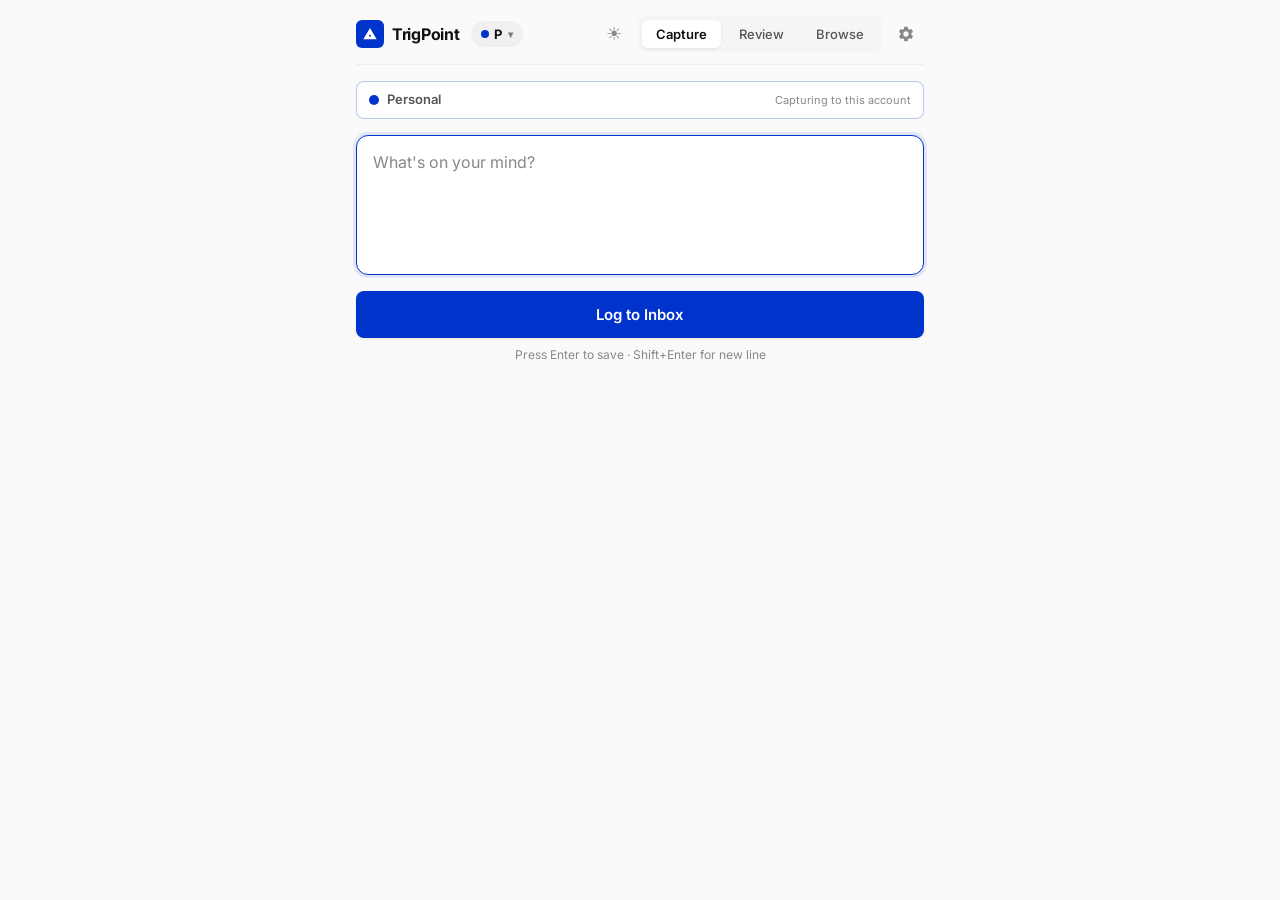
==== index.html @ 3f92aaa8 "Add files via upload" ====
<!DOCTYPE html>
<html lang="en">
<head>
<meta charset="UTF-8">
<meta name="viewport" content="width=device-width, initial-scale=1.0, maximum-scale=1.0, user-scalable=no, viewport-fit=cover">
<title>TrigPoint</title>

<!-- PWA manifest -->
<link rel="manifest" href="manifest.json">

<!-- iOS PWA -->
<meta name="apple-mobile-web-app-capable" content="yes">
<meta name="apple-mobile-web-app-status-bar-style" content="default">
<meta name="apple-mobile-web-app-title" content="TrigPoint">
<link rel="apple-touch-icon" href="icons/icon-192.png">

<!-- Android / Chrome -->
<meta name="theme-color" content="#0033CC">
<meta name="mobile-web-app-capable" content="yes">
<meta name="application-name" content="TrigPoint">

<link rel="icon" href="data:image/svg+xml,%3Csvg xmlns='http://www.w3.org/2000/svg' viewBox='0 0 100 100'%3E%3Crect width='100' height='100' rx='16' fill='%230033CC'/%3E%3Cpath d='M50 20 L75 70 L25 70 Z' fill='none' stroke='white' stroke-width='6'/%3E%3Ccircle cx='50' cy='52' r='5' fill='white'/%3E%3C/svg%3E" type="image/svg+xml">
<link rel="preconnect" href="https://fonts.googleapis.com">
<link rel="preconnect" href="https://fonts.gstatic.com" crossorigin>
<link href="https://fonts.googleapis.com/css2?family=Inter:wght@400;500;600;700&display=swap" rel="stylesheet">
<link rel="stylesheet" href="css/styles.css">
</head>
<body data-theme="light">

<div class="app">
  <header>
    <div class="header-left">
      <div class="logo">
        <div class="logo-mark">
          <svg viewBox="0 0 24 24"><path d="M12 3L22 20H2L12 3Z M12 16a1.5 1.5 0 100-3 1.5 1.5 0 000 3z"/></svg>
        </div>
        <span class="logo-text">TrigPoint</span>
      </div>
      <div class="account-selector" id="account-selector">
        <button class="account-btn" id="account-btn">
          <span class="account-dot" id="account-dot"></span>
          <span class="account-initial" id="account-initial">P</span>
          <span class="account-arrow">▾</span>
        </button>
        <div class="account-dropdown" id="account-dropdown"></div>
      </div>
    </div>
    <div class="header-right">
      <button class="icon-btn-header" id="theme-toggle" title="Toggle theme">☀</button>
      <nav class="desktop-nav" id="nav-desktop">
        <button class="active" data-view="capture">Capture</button>
        <button data-view="review">Review <span class="badge hidden" id="badge-desk">0</span></button>
        <button data-view="browse">Browse</button>
      </nav>
      <!-- Gear icon: opens settings panel -->
      <button class="icon-btn-header" id="settings-btn" title="Settings">
        <svg viewBox="0 0 24 24">
          <path d="M19.14 12.94c.04-.3.06-.61.06-.94 0-.32-.02-.64-.07-.94l2.03-1.58c.18-.14.23-.41.12-.61l-1.92-3.32c-.12-.22-.37-.29-.59-.22l-2.39.96c-.5-.38-1.03-.7-1.62-.94l-.36-2.54c-.04-.24-.24-.41-.48-.41h-3.84c-.24 0-.43.17-.47.41l-.36 2.54c-.59.24-1.13.57-1.62.94l-2.39-.96c-.22-.08-.47 0-.59.22L2.74 8.87c-.12.21-.08.47.12.61l2.03 1.58c-.05.3-.09.63-.09.94s.02.64.07.94l-2.03 1.58c-.18.14-.23.41-.12.61l1.92 3.32c.12.22.37.29.59.22l2.39-.96c.5.38 1.03.7 1.62.94l.36 2.54c.05.24.24.41.48.41h3.84c.24 0 .44-.17.47-.41l.36-2.54c.59-.24 1.13-.56 1.62-.94l2.39.96c.22.08.47 0 .59-.22l1.92-3.32c.12-.22.07-.47-.12-.61l-2.01-1.58zM12 15.6c-1.98 0-3.6-1.62-3.6-3.6s1.62-3.6 3.6-3.6 3.6 1.62 3.6 3.6-1.62 3.6-3.6 3.6z"/>
        </svg>
      </button>
    </div>
  </header>

  <main>
    <!-- CAPTURE -->
    <section id="view-capture" class="capture-view">
      <!-- Account indicator: shows which account you're capturing into -->
      <div class="capture-account-indicator" id="capture-account-indicator">
        <span class="indicator-dot account-dot" id="indicator-dot"></span>
        <span class="indicator-label" id="indicator-label">Personal</span>
        <span class="indicator-hint">Capturing to this account</span>
      </div>
      <textarea class="capture-input" id="capture-input" placeholder="What's on your mind?"></textarea>
      <button class="capture-btn" id="capture-btn">Log to Inbox</button>
      <p class="capture-hint">Press Enter to save · Shift+Enter for new line</p>
    </section>

    <!-- REVIEW -->
    <section id="view-review" class="hidden">
      <div class="view-header">
        <h2 class="view-title">Review</h2>
        <span class="view-count" id="review-count">0 items</span>
      </div>
      <!-- Cross-account inbox notice -->
      <div class="cross-account-notice hidden" id="cross-account-notice">
        <svg viewBox="0 0 24 24"><path d="M12 2C6.48 2 2 6.48 2 12s4.48 10 10 10 10-4.48 10-10S17.52 2 12 2zm1 15h-2v-2h2v2zm0-4h-2V7h2v6z"/></svg>
        <span class="cross-account-text"></span>
        <span style="margin-left:auto;font-size:11px;opacity:0.7;">Switch →</span>
      </div>
      <div id="review-list"></div>
    </section>

    <!-- BROWSE (formerly Retrieve) -->
    <section id="view-browse" class="hidden">
      <div class="search-bar">
        <div class="search-wrap" id="search-wrap">
          <input type="text" class="search-input" id="search-input" placeholder="Search…">
          <button class="search-clear" id="search-clear">×</button>
        </div>
        <select class="sort-select" id="sort-select">
          <option value="newest">Newest</option>
          <option value="oldest">Oldest</option>
        </select>
      </div>
      <div class="all-accounts-bar" id="all-accounts-bar">
        <button class="all-toggle" id="all-accounts-toggle">
          <span class="all-toggle-dot"></span>
          All accounts
        </button>
        <span class="all-accounts-label" id="all-accounts-label"></span>
      </div>
      <div class="filter-bar" id="filter-bar">
        <button class="filter-btn active" data-cat="all">All</button>
      </div>
      <div id="browse-list"></div>
    </section>
  </main>
</div>

<!-- MOBILE NAV -->
<nav class="mobile-nav" id="nav-mobile">
  <button class="active" data-view="capture">
    <svg viewBox="0 0 24 24"><path d="M12 2C6.48 2 2 6.48 2 12s4.48 10 10 10 10-4.48 10-10S17.52 2 12 2zm5 11h-4v4h-2v-4H7v-2h4V7h2v4h4v2z"/></svg>
    Capture
  </button>
  <button data-view="review">
    <span class="badge hidden" id="badge-mob" style="top:0;right:8px;box-shadow:none;">0</span>
    <svg viewBox="0 0 24 24"><path d="M19 3H5c-1.1 0-2 .9-2 2v14c0 1.1.9 2 2 2h14c1.1 0 2-.9 2-2V5c0-1.1-.9-2-2-2zm-5 14H7v-2h7v2zm3-4H7v-2h10v2zm0-4H7V7h10v2z"/></svg>
    Review
  </button>
  <button data-view="browse">
    <svg viewBox="0 0 24 24"><path d="M15.5 14h-.79l-.28-.27C15.41 12.59 16 11.11 16 9.5 16 5.91 13.09 3 9.5 3S3 5.91 3 9.5 5.91 16 9.5 16c1.61 0 3.09-.59 4.23-1.57l.27.28v.79l5 4.99L20.49 19l-4.99-5zm-6 0C7.01 14 5 11.99 5 9.5S7.01 5 9.5 5 14 7.01 14 9.5 11.99 14 9.5 14z"/></svg>
    Browse
  </button>
</nav>

<!-- TOAST -->
<div class="toast" id="toast"><span id="toast-text">Saved</span><button id="undo-btn" class="hidden">Undo</button></div>

<!-- SETTINGS PANEL -->
<div class="settings-panel-overlay" id="settings-panel-overlay">
  <div class="settings-panel">
    <div class="settings-panel-header">
      <span class="settings-panel-title">Settings</span>
      <button class="settings-panel-close" id="settings-panel-close">×</button>
    </div>

    <!-- Sync status -->
    <div class="settings-group">
      <div class="settings-group-label">Sync</div>
      <div class="sync-row">
        <div class="sync-status">
          <span class="sync-dot" id="sync-dot"></span>
          <span class="sync-label" id="sync-label">Offline</span>
        </div>
        <button class="subtle-btn" id="sync-btn">Sync now</button>
        <button class="subtle-btn" id="cloud-btn">Cloud config</button>
      </div>
      <div class="stats-text" id="stats-text"></div>
    </div>

    <!-- Preferences -->
    <div class="settings-group">
      <div class="settings-group-label">Preferences</div>
      <div class="settings-row">
        <button class="subtle-btn" id="categories-btn">Categories</button>
        <button class="subtle-btn" id="colours-btn">Account colours</button>
        <button class="subtle-btn" id="digest-btn">Send digest</button>
      </div>
    </div>

    <!-- Data -->
    <div class="settings-group">
      <div class="settings-group-label">Data</div>
      <div class="settings-row">
        <button class="subtle-btn" id="export-btn">Backup</button>
        <button class="subtle-btn" id="import-btn">Restore</button>
        <button class="subtle-btn" id="trash-btn">
          View Trash <span id="trash-count" class="hidden" style="background:var(--danger-bg);color:var(--danger);border-radius:8px;padding:1px 6px;font-size:11px;font-weight:700;margin-left:4px;"></span>
        </button>
        <button class="subtle-btn danger hidden" id="purge-btn">Purge Trash</button>
        <button class="subtle-btn danger" id="reset-btn">Reset app</button>
      </div>
    </div>
  </div>
</div>

<!-- COLOUR PROMPT MODAL -->
<div class="modal-overlay" id="colour-prompt-overlay">
  <div class="modal">
    <h3>Set Account Colours</h3>
    <p>Some accounts are using the default grey. Give each one a colour — you can change these any time in Settings.</p>
    <div id="colour-prompt-list"></div>
    <div class="modal-actions">
      <button class="modal-btn primary" id="colour-prompt-save">Save Colours</button>
    </div>
  </div>
</div>

<!-- GENERAL MODAL -->
<div class="modal-overlay" id="modal-overlay">
  <div class="modal">
    <h3 id="modal-title">Confirm</h3>
    <p id="modal-body">Are you sure?</p>
    <div id="modal-content"></div>
    <div class="modal-actions">
      <button class="modal-btn" id="modal-cancel">Cancel</button>
      <button class="modal-btn primary" id="modal-confirm">Confirm</button>
    </div>
  </div>
</div>

<input type="file" id="import-file" accept=".json" style="display:none">

<script src="js/app.js"></script>
<script>
  // Register service worker for PWA / offline support
  if ('serviceWorker' in navigator) {
    window.addEventListener('load', () => {
      navigator.serviceWorker.register('/sw.js').catch(() => {});
    });
  }
</script>
</body>
</html>
---- css/styles.css ----
/* ═══════════════════════════════════════════════════════════
   TRIGPOINT — styles.css
   ═══════════════════════════════════════════════════════════ */

:root, [data-theme="light"] {
  --bg: #FAFAFA; --bg-surface: #FFFFFF; --bg-elevated: #FFFFFF; --bg-hover: #F0F0F0; --bg-nav: #F5F5F5;
  --border: #E0E0E0; --border-subtle: #EEEEEE;
  --text: #111111; --text-secondary: #555555; --text-muted: #888888;
  --accent: #0033CC; --accent-hover: #0028A3; --accent-glow: rgba(0,51,204,0.1);
  --cat-note: #0033CC; --cat-note-bg: rgba(0,51,204,0.08);
  --cat-task: #00875A; --cat-task-bg: rgba(0,135,90,0.08);
  --cat-news: #6554C0; --cat-news-bg: rgba(101,84,192,0.08);
  --cat-opp: #FF8B00; --cat-opp-bg: rgba(255,139,0,0.08);
  --dcat-0: #0033CC; --dcat-0-bg: rgba(0,51,204,0.08);
  --dcat-1: #00875A; --dcat-1-bg: rgba(0,135,90,0.08);
  --dcat-2: #6554C0; --dcat-2-bg: rgba(101,84,192,0.08);
  --dcat-3: #FF8B00; --dcat-3-bg: rgba(255,139,0,0.08);
  --dcat-4: #DE350B; --dcat-4-bg: rgba(222,53,11,0.08);
  --dcat-5: #00A3BF; --dcat-5-bg: rgba(0,163,191,0.08);
  --danger: #DE350B; --danger-bg: rgba(222,53,11,0.08);
  --success: #00875A; --success-bg: rgba(0,135,90,0.1);
  --toast-bg: #111111; --toast-text: #FFFFFF;
  --modal-overlay: rgba(0,0,0,0.5);
  --shadow-sm: 0 1px 3px rgba(0,0,0,0.08); --shadow-md: 0 4px 12px rgba(0,0,0,0.1); --shadow-lg: 0 8px 24px rgba(0,0,0,0.12);
  --nav-height: 56px;
}

[data-theme="dark"] {
  --bg: #0D0D0D; --bg-surface: #1A1A1A; --bg-elevated: #222222; --bg-hover: #2A2A2A; --bg-nav: #151515;
  --border: #333333; --border-subtle: #2A2A2A;
  --text: #F0F0F0; --text-secondary: #AAAAAA; --text-muted: #666666;
  --accent: #4D7CFF; --accent-hover: #6B93FF; --accent-glow: rgba(77,124,255,0.15);
  --cat-note: #4D7CFF; --cat-note-bg: rgba(77,124,255,0.12);
  --cat-task: #36B37E; --cat-task-bg: rgba(54,179,126,0.12);
  --cat-news: #998DD9; --cat-news-bg: rgba(153,141,217,0.12);
  --cat-opp: #FFAB00; --cat-opp-bg: rgba(255,171,0,0.12);
  --dcat-0: #4D7CFF; --dcat-0-bg: rgba(77,124,255,0.12);
  --dcat-1: #36B37E; --dcat-1-bg: rgba(54,179,126,0.12);
  --dcat-2: #998DD9; --dcat-2-bg: rgba(153,141,217,0.12);
  --dcat-3: #FFAB00; --dcat-3-bg: rgba(255,171,0,0.12);
  --dcat-4: #FF5630; --dcat-4-bg: rgba(255,86,48,0.12);
  --dcat-5: #00B8D9; --dcat-5-bg: rgba(0,184,217,0.12);
  --danger: #FF5630; --danger-bg: rgba(255,86,48,0.12);
  --success: #36B37E; --success-bg: rgba(54,179,126,0.15);
  --toast-bg: #F0F0F0; --toast-text: #111111;
  --modal-overlay: rgba(0,0,0,0.7);
  --shadow-sm: 0 1px 3px rgba(0,0,0,0.3); --shadow-md: 0 4px 12px rgba(0,0,0,0.4); --shadow-lg: 0 8px 24px rgba(0,0,0,0.5);
}

:root {
  --radius: 8px; --radius-lg: 12px; --transition: 150ms ease;
  --font: 'Inter', -apple-system, BlinkMacSystemFont, sans-serif;
  --mono: 'SF Mono', 'Monaco', 'Consolas', monospace;
}

* { margin: 0; padding: 0; box-sizing: border-box; }

body {
  font-family: var(--font); background: var(--bg); color: var(--text);
  min-height: 100vh; line-height: 1.5; -webkit-font-smoothing: antialiased;
  transition: background 200ms ease, color 200ms ease;
  padding-bottom: calc(var(--nav-height) + env(safe-area-inset-bottom) + 20px);
}

.app { max-width: 600px; margin: 0 auto; padding: 0 16px; }

/* ═══ HEADER ═══ */
header {
  padding: 16px 0 12px; display: flex; align-items: center; justify-content: space-between;
  position: sticky; top: 0; background: var(--bg); z-index: 100;
  border-bottom: 1px solid var(--border-subtle);
}
.header-left { display: flex; align-items: center; gap: 12px; }
.logo { display: flex; align-items: center; gap: 8px; }
.logo-mark {
  width: 28px; height: 28px; background: var(--accent); border-radius: 6px;
  display: flex; align-items: center; justify-content: center;
}
.logo-mark svg { width: 16px; height: 16px; fill: white; }
.logo-text { font-size: 16px; font-weight: 700; letter-spacing: -0.3px; }

/* Account Selector */
.account-selector { position: relative; }
.account-btn {
  display: flex; align-items: center; gap: 5px; padding: 5px 10px;
  background: var(--bg-hover); border: none; border-radius: 100px;
  font-family: var(--font); font-size: 13px; font-weight: 700;
  color: var(--text); cursor: pointer; transition: all var(--transition);
  min-width: 0;
}
.account-btn:hover { background: var(--border); }
.account-dot { width: 8px; height: 8px; border-radius: 50%; flex: 0 0 auto; }
.account-initial { font-size: 13px; font-weight: 700; letter-spacing: -0.2px; }
.account-arrow { font-size: 10px; opacity: 0.5; margin-left: 1px; }
.account-dropdown {
  position: absolute; top: calc(100% + 6px); left: 0; min-width: 200px;
  background: var(--bg-elevated); border: 1px solid var(--border);
  border-radius: var(--radius); box-shadow: var(--shadow-lg); z-index: 200;
  display: none; overflow: hidden;
}
.account-dropdown.open { display: block; animation: slideDown 0.15s ease; }
@keyframes slideDown { from { opacity: 0; transform: translateY(-4px); } to { opacity: 1; transform: translateY(0); } }
.account-option {
  padding: 10px 14px; font-size: 14px; cursor: pointer;
  display: flex; align-items: center; justify-content: space-between;
  color: var(--text); transition: background var(--transition);
  border-bottom: 1px solid var(--border-subtle);
}
.account-option:last-child { border-bottom: none; }
.account-option:hover { background: var(--bg-hover); }
.account-option.active { color: var(--accent); font-weight: 600; }
.account-option-left { display: flex; align-items: center; gap: 8px; flex: 1; min-width: 0; }
.account-option-name { flex: 1; min-width: 0; overflow: hidden; text-overflow: ellipsis; white-space: nowrap; }
.account-option-count {
  font-size: 11px; font-family: var(--mono); color: var(--text-muted);
  background: var(--bg-hover); border-radius: 10px;
  padding: 1px 6px; margin-left: 6px; flex: 0 0 auto;
}
.account-option.active .account-option-count { background: var(--accent-glow); color: var(--accent); }
.account-remove { opacity: 0.4; font-size: 18px; padding: 0 4px; flex: 0 0 auto; margin-left: 4px; }
.account-remove:hover { opacity: 1; color: var(--danger); }
.account-add { padding: 10px 14px; font-size: 13px; color: var(--accent); font-weight: 600; cursor: pointer; }
.account-add:hover { background: var(--bg-hover); }

.header-right { display: flex; align-items: center; gap: 6px; }
.icon-btn-header {
  width: 36px; height: 36px; border-radius: 50%; border: none;
  background: transparent; color: var(--text-muted); cursor: pointer;
  display: flex; align-items: center; justify-content: center;
  font-size: 18px; transition: all var(--transition);
}
.icon-btn-header:hover { background: var(--bg-hover); color: var(--text); }
.icon-btn-header svg { width: 18px; height: 18px; fill: currentColor; }

/* Desktop Nav */
nav.desktop-nav {
  display: flex; gap: 4px; background: var(--bg-nav);
  padding: 4px; border-radius: var(--radius);
}
nav.desktop-nav button {
  font-family: var(--font); font-size: 13px; font-weight: 500;
  padding: 6px 14px; border: none; background: transparent;
  color: var(--text-secondary); border-radius: 6px; cursor: pointer;
  transition: all var(--transition); position: relative;
}
nav.desktop-nav button:hover { color: var(--text); }
nav.desktop-nav button.active {
  background: var(--bg-surface); color: var(--text);
  font-weight: 600; box-shadow: var(--shadow-sm);
}
.badge {
  position: absolute; top: -4px; right: -4px;
  background: var(--accent); color: white;
  font-size: 10px; font-weight: 700; min-width: 18px; height: 18px;
  border-radius: 9px; display: flex; align-items: center; justify-content: center;
  padding: 0 5px; box-shadow: 0 0 0 2px var(--bg-nav);
}

/* Mobile Nav */
nav.mobile-nav {
  display: none; position: fixed; bottom: 0; left: 0; right: 0;
  background: var(--bg-surface); border-top: 1px solid var(--border);
  padding: 6px 16px calc(6px + env(safe-area-inset-bottom));
  justify-content: space-around; z-index: 400; box-shadow: var(--shadow-md);
}
nav.mobile-nav button {
  background: none; border: none; display: flex; flex-direction: column;
  align-items: center; gap: 3px; color: var(--text-muted);
  font-size: 10px; font-weight: 500; padding: 6px 12px;
  position: relative; cursor: pointer;
}
nav.mobile-nav button.active { color: var(--accent); }
nav.mobile-nav button svg { width: 22px; height: 22px; fill: currentColor; }

main { padding: 16px 0; min-height: 60vh; }

/* ═══ CAPTURE VIEW ═══ */
.capture-view { display: flex; flex-direction: column; gap: 16px; }

/* Account indicator strip above textarea */
.capture-account-indicator {
  display: flex; align-items: center; gap: 8px;
  padding: 8px 12px; border-radius: var(--radius);
  background: var(--bg-surface); border: 1px solid var(--border);
  font-size: 13px; color: var(--text-secondary);
  transition: border-color 200ms ease;
}
.capture-account-indicator .indicator-dot {
  width: 10px; height: 10px; border-radius: 50%; flex: 0 0 auto;
}
.capture-account-indicator .indicator-label {
  font-weight: 600; flex: 1;
}
.capture-account-indicator .indicator-hint {
  font-size: 11px; color: var(--text-muted);
}

.capture-input {
  width: 100%; min-height: 140px; padding: 16px;
  background: var(--bg-surface); border: 1px solid var(--border);
  border-radius: var(--radius-lg); font-family: var(--font); font-size: 16px;
  color: var(--text); resize: none; outline: none;
  transition: all var(--transition); box-shadow: var(--shadow-sm);
}
.capture-input::placeholder { color: var(--text-muted); }
.capture-input:focus { border-color: var(--accent); box-shadow: 0 0 0 3px var(--accent-glow); }

.capture-btn {
  width: 100%; padding: 14px; background: var(--accent); color: white;
  border: none; border-radius: var(--radius); font-family: var(--font);
  font-size: 15px; font-weight: 600; cursor: pointer;
  transition: all var(--transition); box-shadow: var(--shadow-sm);
}
.capture-btn:hover { background: var(--accent-hover); }
.capture-btn:active { transform: scale(0.98); }
.capture-hint {
  text-align: center; font-size: 12px; color: var(--text-muted); margin-top: -8px;
}

/* ═══ REVIEW VIEW ═══ */
.view-header {
  display: flex; align-items: center; justify-content: space-between;
  margin-bottom: 16px;
}
.view-title { font-size: 20px; font-weight: 700; letter-spacing: -0.3px; }
.view-count { font-size: 13px; color: var(--text-muted); }

/* Cross-account inbox badge */
.cross-account-notice {
  display: flex; align-items: center; gap: 8px; padding: 8px 12px;
  background: var(--accent-glow); border: 1px solid var(--accent);
  border-radius: var(--radius); margin-bottom: 16px;
  font-size: 12px; color: var(--accent); font-weight: 500;
  cursor: pointer; transition: background var(--transition);
}
.cross-account-notice:hover { background: rgba(0,51,204,0.15); }
.cross-account-notice svg { width: 14px; height: 14px; fill: currentColor; flex: 0 0 auto; }

.empty-state {
  text-align: center; padding: 60px 20px; color: var(--text-muted);
}
.empty-icon { font-size: 48px; margin-bottom: 12px; opacity: 0.3; }
.empty-title { font-size: 16px; font-weight: 600; color: var(--text-secondary); margin-bottom: 4px; }

/* ═══ CARDS ═══ */
.card {
  background: var(--bg-surface); border: 1px solid var(--border-subtle);
  border-radius: var(--radius); padding: 14px; margin-bottom: 10px;
  box-shadow: var(--shadow-sm); transition: box-shadow var(--transition), transform var(--transition);
  animation: cardIn 0.2s ease;
  position: relative; overflow: hidden; touch-action: pan-y;
}
@keyframes cardIn { from { opacity: 0; transform: translateY(6px); } to { opacity: 1; transform: translateY(0); } }
.card:hover { box-shadow: var(--shadow-md); }
.card.focused { border-color: var(--accent); box-shadow: 0 0 0 2px var(--accent-glow); }

/* Swipe delete reveal */
.card-swipe-delete {
  position: absolute; right: 0; top: 0; bottom: 0;
  width: 80px; background: var(--danger);
  display: flex; align-items: center; justify-content: center;
  color: white; font-size: 12px; font-weight: 700; gap: 4px;
  flex-direction: column; opacity: 0; transition: opacity 0.15s ease;
  border-radius: 0 var(--radius) var(--radius) 0;
  pointer-events: none;
}
.card-swipe-delete svg { width: 18px; height: 18px; fill: currentColor; }
.card.swiping .card-swipe-delete { opacity: 1; pointer-events: auto; }
.card-inner {
  position: relative; background: var(--bg-surface);
  border-radius: calc(var(--radius) - 1px); transition: transform 0.15s ease;
  will-change: transform;
}

.card-text {
  font-size: 15px; line-height: 1.6; margin-bottom: 12px;
  white-space: pre-wrap; word-break: break-word;
}
.card-text-edit {
  width: 100%; font-family: var(--font); font-size: 15px; line-height: 1.6;
  background: transparent; border: none; resize: none; color: var(--text);
  padding: 0; margin-bottom: 12px; outline: none; min-height: 24px;
}

/* Review: category buttons with confirm step */
.cat-buttons { display: flex; gap: 6px; flex-wrap: wrap; margin-bottom: 12px; }
.cat-btn {
  flex: 1; min-width: 70px; padding: 8px 12px; font-family: var(--font);
  font-size: 12px; font-weight: 600; text-transform: uppercase; letter-spacing: 0.02em;
  border: 1px solid var(--border); background: transparent;
  border-radius: 6px; cursor: pointer; color: var(--text-muted);
  transition: all var(--transition);
}
.cat-btn:hover { background: var(--bg-hover); color: var(--text-secondary); }
.cat-btn.selected { border-color: transparent; }
.cat-btn[data-cat="note"].selected { background: var(--cat-note-bg); color: var(--cat-note); }
.cat-btn[data-cat="task"].selected { background: var(--cat-task-bg); color: var(--cat-task); }
.cat-btn[data-cat="news"].selected { background: var(--cat-news-bg); color: var(--cat-news); }
.cat-btn[data-cat="opp"].selected { background: var(--cat-opp-bg); color: var(--cat-opp); }

/* File confirm button — appears after category selected */
.file-confirm-row {
  display: none; gap: 8px; margin-bottom: 12px; align-items: center;
}
.file-confirm-row.visible { display: flex; }
.file-confirm-btn {
  flex: 1; padding: 10px 16px; border: none; border-radius: 6px;
  font-family: var(--font); font-size: 13px; font-weight: 700;
  background: var(--accent); color: white; cursor: pointer;
  transition: all var(--transition); letter-spacing: 0.02em;
}
.file-confirm-btn:hover { background: var(--accent-hover); transform: scale(1.01); }
.file-confirm-btn:active { transform: scale(0.98); }
.file-cancel-btn {
  padding: 10px 14px; border: 1px solid var(--border); border-radius: 6px;
  font-family: var(--font); font-size: 13px; font-weight: 500;
  background: transparent; color: var(--text-muted); cursor: pointer;
  transition: all var(--transition);
}
.file-cancel-btn:hover { background: var(--bg-hover); color: var(--text); }

.card-footer {
  display: flex; align-items: center; justify-content: space-between;
  padding-top: 8px; border-top: 1px solid var(--border-subtle);
}
.card-meta { font-size: 12px; color: var(--text-muted); }
.card-actions { display: flex; gap: 4px; }
.action-btn {
  width: 28px; height: 28px; display: flex; align-items: center; justify-content: center;
  border: none; background: transparent; color: var(--text-muted);
  border-radius: 4px; cursor: pointer; transition: all var(--transition);
}
.action-btn:hover { background: var(--bg-hover); color: var(--text); }
.action-btn.delete:hover { background: var(--danger-bg); color: var(--danger); }
.action-btn svg { width: 16px; height: 16px; fill: currentColor; }

/* ═══ BROWSE VIEW (formerly Retrieve) ═══ */
.search-bar { display: flex; gap: 8px; margin-bottom: 16px; }
.search-wrap { flex: 1; position: relative; }
.search-input {
  width: 100%; padding: 10px 36px 10px 14px;
  background: var(--bg-surface); border: 1px solid var(--border);
  border-radius: var(--radius); font-family: var(--font); font-size: 14px;
  color: var(--text); outline: none; transition: all var(--transition);
}
.search-input:focus { border-color: var(--accent); box-shadow: 0 0 0 2px var(--accent-glow); }
.search-clear {
  position: absolute; right: 8px; top: 50%; transform: translateY(-50%);
  width: 20px; height: 20px; border-radius: 50%; border: none;
  background: var(--bg-hover); color: var(--text-muted);
  cursor: pointer; font-size: 12px; display: none;
  align-items: center; justify-content: center;
}
.search-wrap.has-value .search-clear { display: flex; }
.sort-select {
  padding: 10px 12px; background: var(--bg-surface); border: 1px solid var(--border);
  border-radius: var(--radius); font-family: var(--font); font-size: 13px;
  color: var(--text); cursor: pointer; outline: none;
}

.filter-bar {
  display: flex; gap: 6px; overflow-x: auto; padding-bottom: 8px;
  margin-bottom: 16px; -webkit-overflow-scrolling: touch;
}
.filter-bar::-webkit-scrollbar { display: none; }
.filter-btn {
  flex: 0 0 auto; padding: 6px 14px; font-family: var(--font);
  font-size: 13px; font-weight: 500; border: 1px solid var(--border);
  background: var(--bg-surface); border-radius: 100px;
  color: var(--text-secondary); cursor: pointer; white-space: nowrap;
  transition: all var(--transition);
}
.filter-btn:hover { background: var(--bg-hover); }
.filter-btn.active { background: var(--text); color: var(--bg); border-color: var(--text); }
.filter-btn[data-cat="note"].active { background: var(--cat-note-bg); color: var(--cat-note); border-color: transparent; }
.filter-btn[data-cat="task"].active { background: var(--cat-task-bg); color: var(--cat-task); border-color: transparent; }
.filter-btn[data-cat="news"].active { background: var(--cat-news-bg); color: var(--cat-news); border-color: transparent; }
.filter-btn[data-cat="opp"].active { background: var(--cat-opp-bg); color: var(--cat-opp); border-color: transparent; }

.date-label {
  font-size: 12px; font-weight: 600; color: var(--text-secondary);
  padding: 16px 0 8px; text-transform: uppercase; letter-spacing: 0.05em;
  position: sticky; top: 60px; background: var(--bg); z-index: 10;
}

.cat-badge {
  display: inline-block; font-size: 10px; font-weight: 700;
  text-transform: uppercase; letter-spacing: 0.03em;
  padding: 2px 6px; border-radius: 4px; margin-right: 8px;
}
.cat-badge.note { background: var(--cat-note-bg); color: var(--cat-note); }
.cat-badge.task { background: var(--cat-task-bg); color: var(--cat-task); }
.cat-badge.news { background: var(--cat-news-bg); color: var(--cat-news); }
.cat-badge.opp { background: var(--cat-opp-bg); color: var(--cat-opp); }
.cat-badge.uncategorised { background: var(--bg-hover); color: var(--text-muted); }

/* ═══ SETTINGS PANEL (gear icon slideout) ═══ */
.settings-panel-overlay {
  position: fixed; inset: 0; background: var(--modal-overlay);
  backdrop-filter: blur(4px); z-index: 450;
  display: none; align-items: flex-end; justify-content: center;
}
.settings-panel-overlay.open { display: flex; }

.settings-panel {
  background: var(--bg-elevated); border: 1px solid var(--border);
  border-radius: var(--radius-lg) var(--radius-lg) 0 0;
  padding: 20px 20px calc(20px + env(safe-area-inset-bottom));
  width: 100%; max-width: 600px;
  animation: slideUp 0.2s ease;
}
@keyframes slideUp { from { transform: translateY(20px); opacity: 0; } to { transform: translateY(0); opacity: 1; } }

.settings-panel-header {
  display: flex; align-items: center; justify-content: space-between;
  margin-bottom: 20px;
}
.settings-panel-title { font-size: 17px; font-weight: 700; }
.settings-panel-close {
  width: 32px; height: 32px; border-radius: 50%; border: none;
  background: var(--bg-hover); color: var(--text-muted);
  cursor: pointer; font-size: 18px; display: flex; align-items: center; justify-content: center;
  transition: all var(--transition);
}
.settings-panel-close:hover { background: var(--border); color: var(--text); }

.settings-group { margin-bottom: 20px; }
.settings-group-label {
  font-size: 10px; font-weight: 700; text-transform: uppercase; letter-spacing: 0.08em;
  color: var(--text-muted); margin-bottom: 8px; padding-left: 2px;
}
.settings-row {
  display: flex; align-items: center; gap: 8px; flex-wrap: wrap;
}

/* Sync row at top of settings panel */
.sync-row {
  display: flex; align-items: center; gap: 10px;
  padding: 12px; background: var(--bg-surface); border: 1px solid var(--border);
  border-radius: var(--radius); margin-bottom: 8px;
}
.sync-status { display: flex; align-items: center; gap: 6px; flex: 1; }
.sync-dot { width: 6px; height: 6px; border-radius: 50%; background: var(--text-muted); }
.sync-dot.online { background: var(--success); }
.sync-dot.syncing { background: var(--accent); animation: pulse 1s infinite; }
.sync-dot.error { background: var(--danger); }
@keyframes pulse { 0%, 100% { opacity: 1; } 50% { opacity: 0.4; } }
.sync-label { font-size: 13px; color: var(--text-secondary); }
.stats-text { font-family: var(--mono); font-size: 11px; color: var(--text-muted); }

.subtle-btn {
  padding: 8px 12px; font-family: var(--font); font-size: 12px; font-weight: 500;
  background: transparent; border: 1px solid var(--border);
  border-radius: 6px; color: var(--text-secondary); cursor: pointer;
  transition: all var(--transition);
}
.subtle-btn:hover { background: var(--bg-hover); color: var(--text); }
.subtle-btn.danger { color: var(--danger); border-color: var(--danger-bg); }
.subtle-btn.danger:hover { background: var(--danger-bg); }

/* ═══ MODAL ═══ */
.modal-overlay {
  position: fixed; inset: 0; background: var(--modal-overlay);
  backdrop-filter: blur(4px); z-index: 500;
  display: none; align-items: center; justify-content: center; padding: 20px;
}
.modal-overlay.open { display: flex; }
.modal {
  background: var(--bg-elevated); border: 1px solid var(--border);
  border-radius: var(--radius-lg); padding: 24px;
  max-width: 400px; width: 100%; box-shadow: var(--shadow-lg);
}
.modal h3 { font-size: 18px; font-weight: 700; margin-bottom: 8px; }
.modal p { font-size: 14px; color: var(--text-secondary); margin-bottom: 16px; line-height: 1.5; }
.modal-input {
  width: 100%; padding: 12px; margin-bottom: 12px;
  border: 1px solid var(--border); border-radius: var(--radius);
  font-family: var(--font); font-size: 14px; color: var(--text);
  background: var(--bg-surface); outline: none;
}
.modal-input:focus { border-color: var(--accent); }
.modal-label { font-size: 12px; font-weight: 600; color: var(--text-secondary); display: block; margin-bottom: 4px; }
.modal-actions { display: flex; gap: 10px; justify-content: flex-end; margin-top: 20px; }
.modal-btn {
  padding: 10px 20px; font-family: var(--font); font-size: 14px; font-weight: 600;
  border-radius: var(--radius); cursor: pointer; border: 1px solid var(--border);
  background: transparent; color: var(--text-secondary); transition: all var(--transition);
}
.modal-btn:hover { background: var(--bg-hover); }
.modal-btn.primary { background: var(--accent); color: white; border-color: var(--accent); }
.modal-btn.primary:hover { background: var(--accent-hover); }
.modal-btn.danger { background: var(--danger); color: white; border-color: var(--danger); }

/* ═══ TOAST ═══ */
.toast {
  position: fixed; bottom: 80px; left: 50%; transform: translateX(-50%) translateY(20px);
  background: var(--toast-bg); color: var(--toast-text);
  padding: 12px 20px; border-radius: 100px; font-size: 14px; font-weight: 500;
  display: flex; align-items: center; gap: 10px;
  opacity: 0; transition: all 0.3s ease; z-index: 600;
  box-shadow: var(--shadow-lg); pointer-events: none;
}
.toast.show { opacity: 1; transform: translateX(-50%) translateY(0); pointer-events: auto; }
.toast button {
  background: none; border: none; color: inherit; font-weight: 700;
  cursor: pointer; text-decoration: underline;
}

/* ═══ ALL ACCOUNTS TOGGLE ═══ */
.all-accounts-bar {
  display: none; margin-bottom: 12px; padding: 8px 12px;
  background: var(--bg-surface); border: 1px solid var(--border);
  border-radius: var(--radius); align-items: center; justify-content: space-between;
}
.all-accounts-bar.visible { display: flex; }
.all-toggle {
  display: flex; align-items: center; gap: 8px; cursor: pointer;
  font-size: 13px; font-weight: 500; color: var(--text-secondary);
  background: none; border: none; font-family: var(--font); padding: 0;
}
.all-toggle.active { color: var(--accent); font-weight: 600; }
.all-toggle-dot {
  width: 32px; height: 18px; border-radius: 9px; background: var(--border);
  position: relative; transition: background var(--transition); flex: 0 0 auto;
}
.all-toggle.active .all-toggle-dot { background: var(--accent); }
.all-toggle-dot::after {
  content: ''; position: absolute; width: 14px; height: 14px; border-radius: 50%;
  background: white; top: 2px; left: 2px; transition: left var(--transition);
  box-shadow: 0 1px 2px rgba(0,0,0,0.2);
}
.all-toggle.active .all-toggle-dot::after { left: 16px; }
.all-accounts-label { font-size: 11px; color: var(--text-muted); font-family: var(--mono); }

/* ═══ ACCOUNT GROUP HEADER ═══ */
.account-group-header {
  display: flex; align-items: center; gap: 8px;
  padding: 12px 0 6px; margin-bottom: 4px;
  border-bottom: 2px solid currentColor; margin-top: 8px;
}
.account-group-header:first-child { margin-top: 0; }
.account-group-dot { width: 8px; height: 8px; border-radius: 50%; background: currentColor; }
.account-group-name { font-size: 12px; font-weight: 700; text-transform: uppercase; letter-spacing: 0.04em; }
.account-group-count { font-size: 11px; opacity: 0.6; font-family: var(--mono); margin-left: auto; }

/* ═══ RE-ASSIGN PANEL ═══ */
.reassign-panel {
  display: none; margin-top: 10px; padding-top: 10px;
  border-top: 1px solid var(--border-subtle);
  align-items: center; gap: 8px; flex-wrap: wrap;
}
.reassign-panel.open { display: flex; }
.reassign-label { font-size: 11px; font-weight: 600; color: var(--text-muted); text-transform: uppercase; white-space: nowrap; }
.reassign-select {
  flex: 1; min-width: 120px; padding: 6px 10px;
  background: var(--bg-surface); border: 1px solid var(--border);
  border-radius: 6px; font-family: var(--font); font-size: 13px;
  color: var(--text); outline: none; cursor: pointer;
}
.reassign-save {
  padding: 6px 14px; background: var(--accent); color: white;
  border: none; border-radius: 6px; font-size: 12px; font-weight: 600;
  font-family: var(--font); cursor: pointer; transition: all var(--transition);
  white-space: nowrap;
}
.reassign-save:hover { background: var(--accent-hover); }
.action-btn.move { opacity: 0.5; }
.action-btn.move.open, .action-btn.move:hover { opacity: 1; background: var(--bg-hover); }

/* ═══ SETTINGS: CATEGORY + ACCOUNT LIST ═══ */
.settings-list-item {
  display: flex; align-items: center; justify-content: space-between;
  padding: 8px 10px; background: var(--bg-surface); border: 1px solid var(--border);
  border-radius: 6px; margin-bottom: 6px; font-size: 13px;
}
.settings-list-left { display: flex; align-items: center; gap: 8px; }
.settings-color-swatch {
  width: 20px; height: 20px; border-radius: 50%; cursor: pointer;
  border: 2px solid var(--border); flex: 0 0 auto; position: relative; overflow: hidden;
}
.settings-color-swatch input[type="color"] {
  position: absolute; inset: -4px; opacity: 0; cursor: pointer; width: 28px; height: 28px;
}
.settings-rm { color: var(--danger); cursor: pointer; font-size: 18px; padding: 0 4px; opacity: 0.5; }
.settings-rm:hover { opacity: 1; }
.settings-add-row { display: flex; gap: 8px; margin-top: 8px; align-items: center; }
.settings-add-input {
  flex: 1; padding: 9px 12px; border: 1px solid var(--border);
  border-radius: var(--radius); font-family: var(--font); font-size: 14px;
  color: var(--text); background: var(--bg-surface); outline: none;
}
.settings-add-input:focus { border-color: var(--accent); }
.settings-add-btn {
  padding: 9px 14px; background: var(--bg-hover); border: 1px solid var(--border);
  border-radius: var(--radius); font-family: var(--font); font-size: 13px; font-weight: 600;
  color: var(--text-secondary); cursor: pointer; white-space: nowrap;
  transition: all var(--transition);
}
.settings-add-btn:hover { background: var(--border); color: var(--text); }

/* ═══ COLOUR PROMPT MODAL ═══ */
.colour-prompt-item {
  display: flex; align-items: center; justify-content: space-between;
  padding: 10px; background: var(--bg-surface); border: 1px solid var(--border);
  border-radius: 6px; margin-bottom: 8px;
}
.colour-prompt-name { font-size: 14px; font-weight: 600; }
.colour-prompt-pick { display: flex; align-items: center; gap: 8px; }
.colour-swatch-lg {
  width: 32px; height: 32px; border-radius: 50%; border: 2px solid var(--border);
  position: relative; overflow: hidden; cursor: pointer; flex: 0 0 auto;
}
.colour-swatch-lg input[type="color"] {
  position: absolute; inset: -4px; opacity: 0; cursor: pointer; width: 40px; height: 40px;
}
.colour-swatch-preview { width: 32px; height: 32px; border-radius: 50%; pointer-events: none; }

/* ═══ URGENT FLAG ═══ */
.card.urgent { border-left: 3px solid var(--danger); }
.urgent-section-label {
  font-size: 11px; font-weight: 700; color: var(--danger);
  text-transform: uppercase; letter-spacing: 0.08em;
  padding: 4px 0 8px; display: flex; align-items: center; gap: 6px;
  border-bottom: 1px solid var(--danger-bg); margin-bottom: 10px;
}
.urgent-section-label::before {
  content: ''; display: inline-block; width: 6px; height: 6px;
  border-radius: 50%; background: var(--danger); flex: 0 0 auto;
}
.action-btn.urgent-btn { transition: all var(--transition); }
.action-btn.urgent-btn.active { color: var(--danger); background: var(--danger-bg); }
.action-btn.urgent-btn:hover { color: var(--danger); background: var(--danger-bg); }

/* ═══ RESPONSIVE ═══ */
@media (max-width: 600px) {
  nav.desktop-nav { display: none; }
  nav.mobile-nav { display: flex; }
  .toast { bottom: 100px; }
  .settings-panel { border-radius: var(--radius-lg) var(--radius-lg) 0 0; }
}

.hidden { display: none !important; }
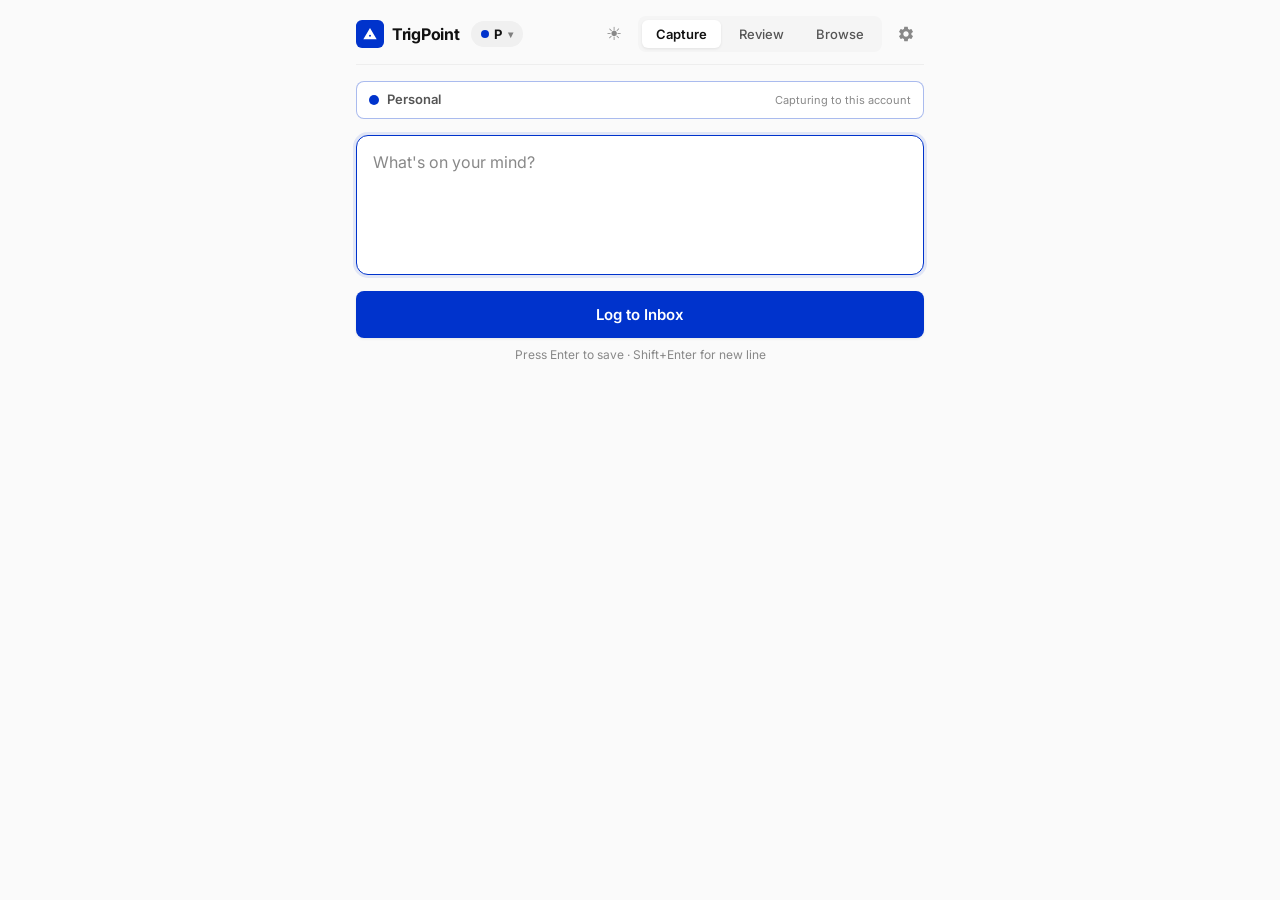
==== commit 31a03935: "Add files via upload" ====
--- a/index.html
+++ b/index.html
@@ -66,7 +66,7 @@
     <section id="view-capture" class="capture-view">
       <!-- Account indicator: shows which account you're capturing into -->
       <div class="capture-account-indicator" id="capture-account-indicator">
-        <span class="indicator-dot account-dot" id="indicator-dot"></span>
+        <span class="indicator-dot" id="indicator-dot"></span>
         <span class="indicator-label" id="indicator-label">Personal</span>
         <span class="indicator-hint">Capturing to this account</span>
       </div>
--- a/css/styles.css
+++ b/css/styles.css
@@ -90,6 +90,7 @@
 }
 .account-btn:hover { background: var(--border); }
 .account-dot { width: 8px; height: 8px; border-radius: 50%; flex: 0 0 auto; }
+.indicator-dot { width: 10px; height: 10px; border-radius: 50%; flex: 0 0 auto; background: #0033CC; }
 .account-initial { font-size: 13px; font-weight: 700; letter-spacing: -0.2px; }
 .account-arrow { font-size: 10px; opacity: 0.5; margin-left: 1px; }
 .account-dropdown {
@@ -177,7 +178,7 @@
 /* ═══ CAPTURE VIEW ═══ */
 .capture-view { display: flex; flex-direction: column; gap: 16px; }
 
-/* Account indicator strip above textarea */
+/* Account indicator strip above capture textarea */
 .capture-account-indicator {
   display: flex; align-items: center; gap: 8px;
   padding: 8px 12px; border-radius: var(--radius);
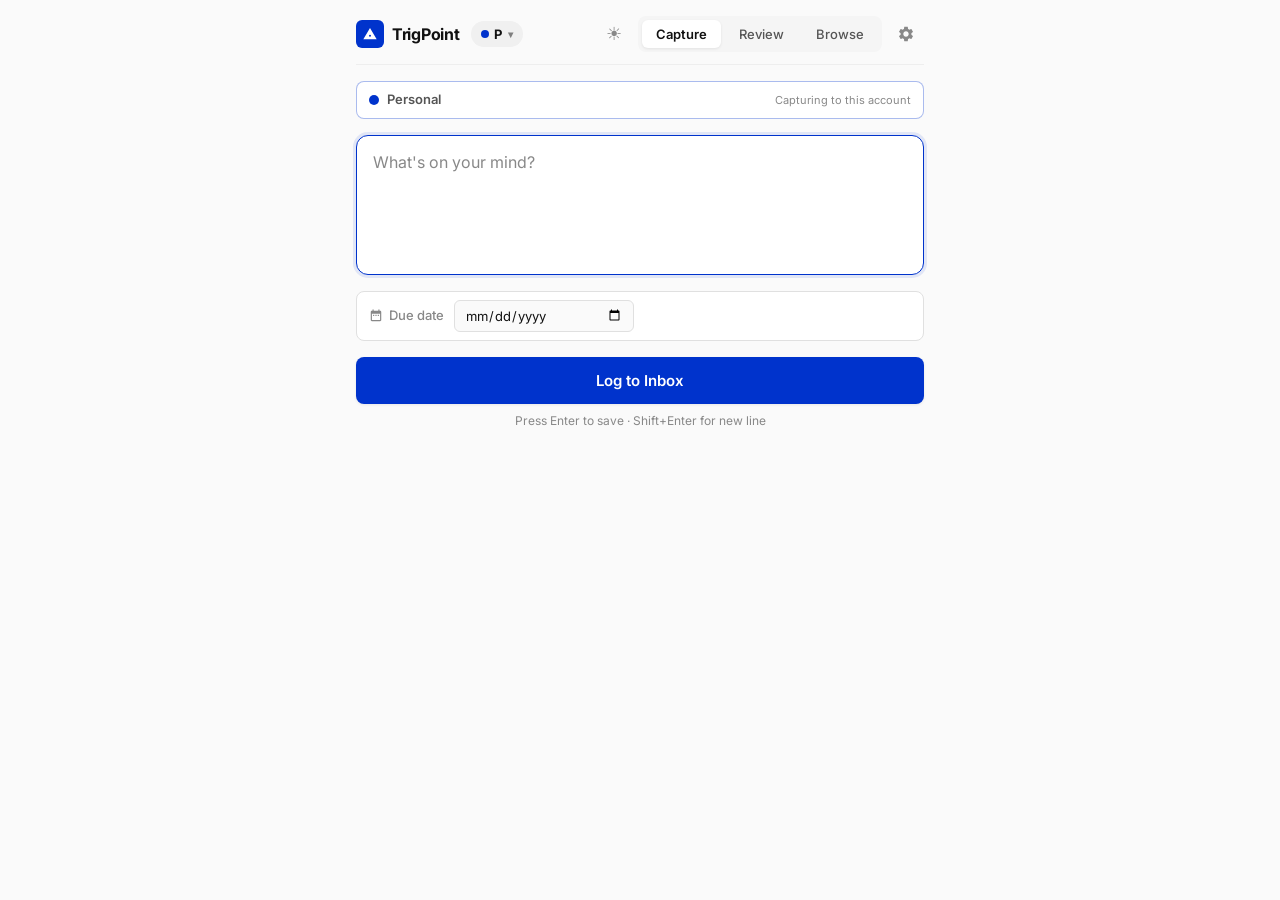
==== commit c2e9f80a: "Add files via upload" ====
--- a/index.html
+++ b/index.html
@@ -71,6 +71,13 @@
         <span class="indicator-hint">Capturing to this account</span>
       </div>
       <textarea class="capture-input" id="capture-input" placeholder="What's on your mind?"></textarea>
+      <div class="capture-due-row">
+        <label class="capture-due-label" for="capture-due">
+          <svg viewBox="0 0 24 24" width="14" height="14"><path d="M19 3h-1V1h-2v2H8V1H6v2H5c-1.1 0-2 .9-2 2v14c0 1.1.9 2 2 2h14c1.1 0 2-.9 2-2V5c0-1.1-.9-2-2-2zm0 16H5V8h14v11zM9 10H7v2h2v-2zm4 0h-2v2h2v-2zm4 0h-2v2h2v-2z" fill="currentColor"/></svg>
+          Due date
+        </label>
+        <input type="date" class="capture-due-input" id="capture-due">
+      </div>
       <button class="capture-btn" id="capture-btn">Log to Inbox</button>
       <p class="capture-hint">Press Enter to save · Shift+Enter for new line</p>
     </section>
@@ -100,6 +107,7 @@
         <select class="sort-select" id="sort-select">
           <option value="newest">Newest</option>
           <option value="oldest">Oldest</option>
+          <option value="due">Due date</option>
         </select>
       </div>
       <div class="all-accounts-bar" id="all-accounts-bar">
--- a/css/styles.css
+++ b/css/styles.css
@@ -632,6 +632,40 @@
 .action-btn.urgent-btn.active { color: var(--danger); background: var(--danger-bg); }
 .action-btn.urgent-btn:hover { color: var(--danger); background: var(--danger-bg); }
 
+/* ═══ DUE DATE ═══ */
+.capture-due-row {
+  display: flex; align-items: center; gap: 10px;
+  padding: 8px 12px; background: var(--bg-surface);
+  border: 1px solid var(--border); border-radius: var(--radius);
+}
+.capture-due-label {
+  display: flex; align-items: center; gap: 6px;
+  font-size: 13px; color: var(--text-muted); font-weight: 500;
+  white-space: nowrap;
+}
+.capture-due-label svg { fill: currentColor; flex: 0 0 auto; }
+.capture-due-input {
+  flex: 1; padding: 6px 10px; border: 1px solid var(--border);
+  border-radius: 6px; font-family: var(--font); font-size: 13px;
+  color: var(--text); background: var(--bg); outline: none;
+  max-width: 180px;
+}
+.capture-due-input:focus { border-color: var(--accent); }
+
+.due-tag {
+  display: inline-block; font-size: 11px; font-weight: 600;
+  padding: 1px 6px; border-radius: 4px;
+  background: var(--bg-hover); color: var(--text-muted);
+}
+.due-tag.overdue { background: var(--danger-bg); color: var(--danger); }
+.due-tag.due-today { background: var(--danger-bg); color: var(--danger); font-weight: 700; }
+.due-tag.due-soon { background: rgba(255,139,0,0.1); color: #FF8B00; }
+
+/* ═══ DONE BUTTON ═══ */
+.action-btn.done-btn { opacity: 0.5; }
+.action-btn.done-btn:hover { opacity: 1; color: var(--success); background: var(--success-bg); }
+.action-btn.done-btn svg { width: 16px; height: 16px; fill: currentColor; }
+
 /* ═══ RESPONSIVE ═══ */
 @media (max-width: 600px) {
   nav.desktop-nav { display: none; }
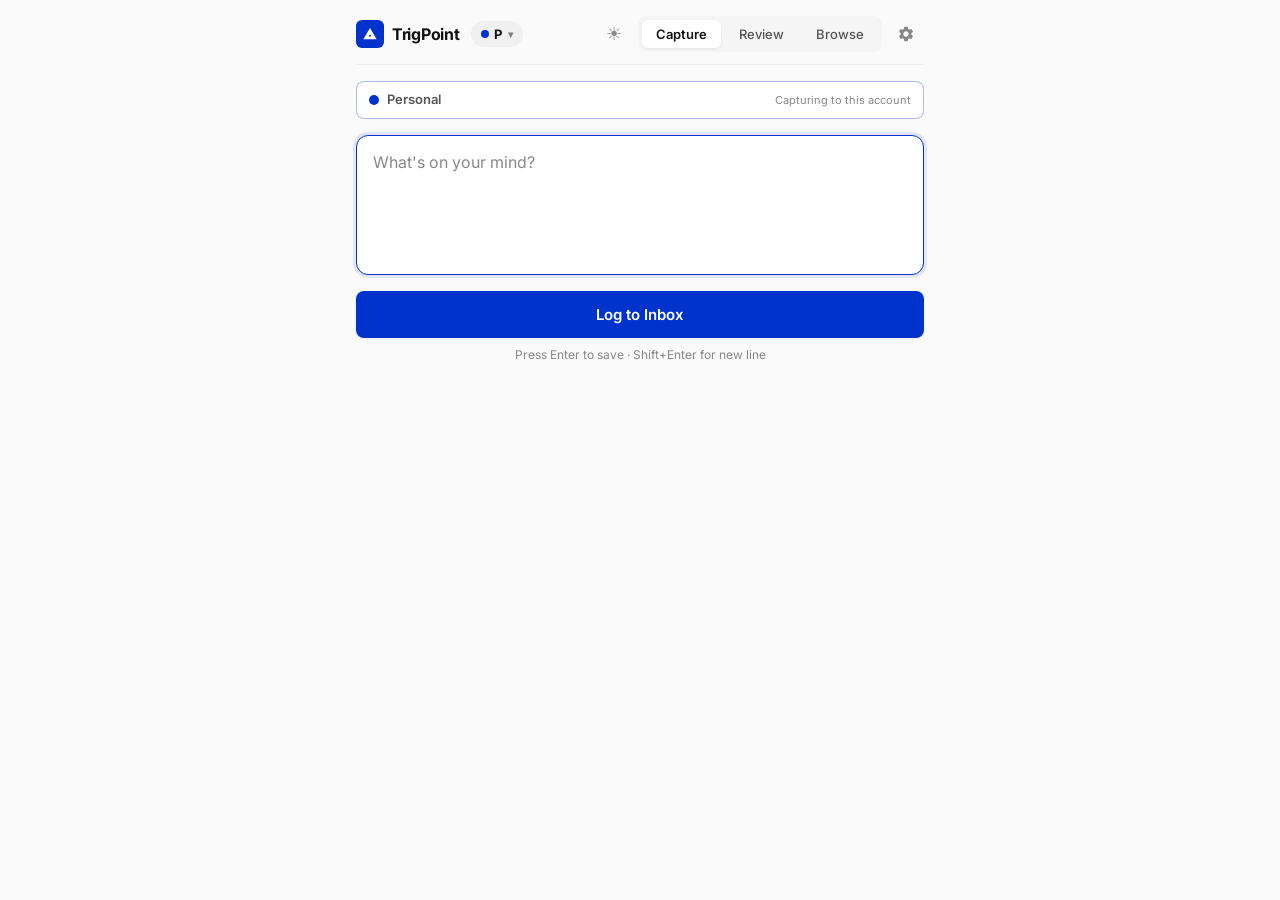
==== commit aa7cee53: "Add files via upload" ====
--- a/index.html
+++ b/index.html
@@ -71,13 +71,6 @@
         <span class="indicator-hint">Capturing to this account</span>
       </div>
       <textarea class="capture-input" id="capture-input" placeholder="What's on your mind?"></textarea>
-      <div class="capture-due-row">
-        <label class="capture-due-label" for="capture-due">
-          <svg viewBox="0 0 24 24" width="14" height="14"><path d="M19 3h-1V1h-2v2H8V1H6v2H5c-1.1 0-2 .9-2 2v14c0 1.1.9 2 2 2h14c1.1 0 2-.9 2-2V5c0-1.1-.9-2-2-2zm0 16H5V8h14v11zM9 10H7v2h2v-2zm4 0h-2v2h2v-2zm4 0h-2v2h2v-2z" fill="currentColor"/></svg>
-          Due date
-        </label>
-        <input type="date" class="capture-due-input" id="capture-due">
-      </div>
       <button class="capture-btn" id="capture-btn">Log to Inbox</button>
       <p class="capture-hint">Press Enter to save · Shift+Enter for new line</p>
     </section>
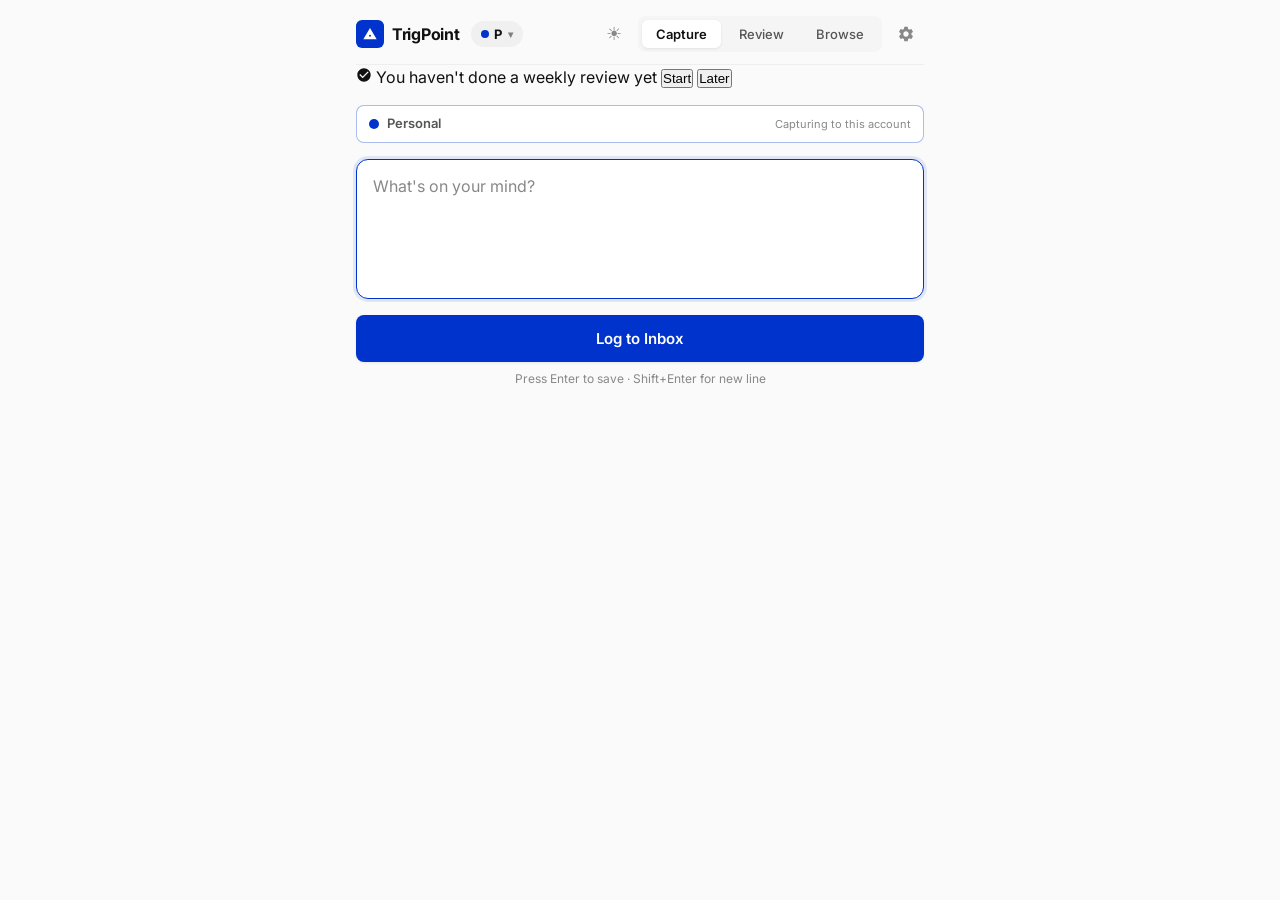
==== commit dc9a06f6: "Add files via upload" ====
--- a/index.html
+++ b/index.html
@@ -4,21 +4,14 @@
 <meta charset="UTF-8">
 <meta name="viewport" content="width=device-width, initial-scale=1.0, maximum-scale=1.0, user-scalable=no, viewport-fit=cover">
 <title>TrigPoint</title>
-
-<!-- PWA manifest -->
 <link rel="manifest" href="manifest.json">
-
-<!-- iOS PWA -->
 <meta name="apple-mobile-web-app-capable" content="yes">
 <meta name="apple-mobile-web-app-status-bar-style" content="default">
 <meta name="apple-mobile-web-app-title" content="TrigPoint">
 <link rel="apple-touch-icon" href="icons/icon-192.png">
-
-<!-- Android / Chrome -->
 <meta name="theme-color" content="#0033CC">
 <meta name="mobile-web-app-capable" content="yes">
 <meta name="application-name" content="TrigPoint">
-
 <link rel="icon" href="data:image/svg+xml,%3Csvg xmlns='http://www.w3.org/2000/svg' viewBox='0 0 100 100'%3E%3Crect width='100' height='100' rx='16' fill='%230033CC'/%3E%3Cpath d='M50 20 L75 70 L25 70 Z' fill='none' stroke='white' stroke-width='6'/%3E%3Ccircle cx='50' cy='52' r='5' fill='white'/%3E%3C/svg%3E" type="image/svg+xml">
 <link rel="preconnect" href="https://fonts.googleapis.com">
 <link rel="preconnect" href="https://fonts.gstatic.com" crossorigin>
@@ -52,7 +45,6 @@
         <button data-view="review">Review <span class="badge hidden" id="badge-desk">0</span></button>
         <button data-view="browse">Browse</button>
       </nav>
-      <!-- Gear icon: opens settings panel -->
       <button class="icon-btn-header" id="settings-btn" title="Settings">
         <svg viewBox="0 0 24 24">
           <path d="M19.14 12.94c.04-.3.06-.61.06-.94 0-.32-.02-.64-.07-.94l2.03-1.58c.18-.14.23-.41.12-.61l-1.92-3.32c-.12-.22-.37-.29-.59-.22l-2.39.96c-.5-.38-1.03-.7-1.62-.94l-.36-2.54c-.04-.24-.24-.41-.48-.41h-3.84c-.24 0-.43.17-.47.41l-.36 2.54c-.59.24-1.13.57-1.62.94l-2.39-.96c-.22-.08-.47 0-.59.22L2.74 8.87c-.12.21-.08.47.12.61l2.03 1.58c-.05.3-.09.63-.09.94s.02.64.07.94l-2.03 1.58c-.18.14-.23.41-.12.61l1.92 3.32c.12.22.37.29.59.22l2.39-.96c.5.38 1.03.7 1.62.94l.36 2.54c.05.24.24.41.48.41h3.84c.24 0 .44-.17.47-.41l.36-2.54c.59-.24 1.13-.56 1.62-.94l2.39.96c.22.08.47 0 .59-.22l1.92-3.32c.12-.22.07-.47-.12-.61l-2.01-1.58zM12 15.6c-1.98 0-3.6-1.62-3.6-3.6s1.62-3.6 3.6-3.6 3.6 1.62 3.6 3.6-1.62 3.6-3.6 3.6z"/>
@@ -61,10 +53,17 @@
     </div>
   </header>
 
+  <!-- REVIEW BANNER -->
+  <div class="review-banner hidden" id="review-banner">
+    <svg viewBox="0 0 24 24" width="16" height="16"><path d="M12 2C6.48 2 2 6.48 2 12s4.48 10 10 10 10-4.48 10-10S17.52 2 12 2zm-2 15l-5-5 1.41-1.41L10 14.17l7.59-7.59L19 8l-9 9z" fill="currentColor"/></svg>
+    <span id="review-banner-text">Time for a weekly review</span>
+    <button class="review-banner-btn" id="review-banner-start">Start</button>
+    <button class="review-banner-snooze" id="review-banner-snooze" title="Snooze 24h">Later</button>
+  </div>
+
   <main>
     <!-- CAPTURE -->
     <section id="view-capture" class="capture-view">
-      <!-- Account indicator: shows which account you're capturing into -->
       <div class="capture-account-indicator" id="capture-account-indicator">
         <span class="indicator-dot" id="indicator-dot"></span>
         <span class="indicator-label" id="indicator-label">Personal</span>
@@ -75,13 +74,12 @@
       <p class="capture-hint">Press Enter to save · Shift+Enter for new line</p>
     </section>
 
-    <!-- REVIEW -->
+    <!-- REVIEW (inbox triage) -->
     <section id="view-review" class="hidden">
       <div class="view-header">
         <h2 class="view-title">Review</h2>
         <span class="view-count" id="review-count">0 items</span>
       </div>
-      <!-- Cross-account inbox notice -->
       <div class="cross-account-notice hidden" id="cross-account-notice">
         <svg viewBox="0 0 24 24"><path d="M12 2C6.48 2 2 6.48 2 12s4.48 10 10 10 10-4.48 10-10S17.52 2 12 2zm1 15h-2v-2h2v2zm0-4h-2V7h2v6z"/></svg>
         <span class="cross-account-text"></span>
@@ -90,7 +88,7 @@
       <div id="review-list"></div>
     </section>
 
-    <!-- BROWSE (formerly Retrieve) -->
+    <!-- BROWSE -->
     <section id="view-browse" class="hidden">
       <div class="search-bar">
         <div class="search-wrap" id="search-wrap">
@@ -98,8 +96,8 @@
           <button class="search-clear" id="search-clear">×</button>
         </div>
         <select class="sort-select" id="sort-select">
-          <option value="newest">Newest</option>
-          <option value="oldest">Oldest</option>
+          <option value="age">Oldest first</option>
+          <option value="newest">Newest first</option>
           <option value="due">Due date</option>
         </select>
       </div>
@@ -111,9 +109,14 @@
         <span class="all-accounts-label" id="all-accounts-label"></span>
       </div>
       <div class="filter-bar" id="filter-bar">
-        <button class="filter-btn active" data-cat="all">All</button>
+        <button class="filter-btn active" data-type="all">All</button>
       </div>
       <div id="browse-list"></div>
+    </section>
+
+    <!-- WEEKLY REVIEW -->
+    <section id="view-weekly-review" class="hidden">
+      <div id="wr-content"></div>
     </section>
   </main>
 </div>
@@ -145,8 +148,13 @@
       <span class="settings-panel-title">Settings</span>
       <button class="settings-panel-close" id="settings-panel-close">×</button>
     </div>
-
-    <!-- Sync status -->
+    <div class="settings-group">
+      <div class="settings-group-label">Weekly Review</div>
+      <div class="settings-row">
+        <button class="subtle-btn accent" id="start-weekly-review-btn">Start Weekly Review</button>
+        <span class="settings-review-meta" id="settings-review-meta"></span>
+      </div>
+    </div>
     <div class="settings-group">
       <div class="settings-group-label">Sync</div>
       <div class="sync-row">
@@ -159,18 +167,13 @@
       </div>
       <div class="stats-text" id="stats-text"></div>
     </div>
-
-    <!-- Preferences -->
     <div class="settings-group">
       <div class="settings-group-label">Preferences</div>
       <div class="settings-row">
-        <button class="subtle-btn" id="categories-btn">Categories</button>
         <button class="subtle-btn" id="colours-btn">Account colours</button>
         <button class="subtle-btn" id="digest-btn">Send digest</button>
       </div>
     </div>
-
-    <!-- Data -->
     <div class="settings-group">
       <div class="settings-group-label">Data</div>
       <div class="settings-row">
@@ -215,7 +218,6 @@
 
 <script src="js/app.js"></script>
 <script>
-  // Register service worker for PWA / offline support
   if ('serviceWorker' in navigator) {
     window.addEventListener('load', () => {
       navigator.serviceWorker.register('/sw.js').catch(() => {});
--- a/css/styles.css
+++ b/css/styles.css
@@ -7,10 +7,6 @@
   --border: #E0E0E0; --border-subtle: #EEEEEE;
   --text: #111111; --text-secondary: #555555; --text-muted: #888888;
   --accent: #0033CC; --accent-hover: #0028A3; --accent-glow: rgba(0,51,204,0.1);
-  --cat-note: #0033CC; --cat-note-bg: rgba(0,51,204,0.08);
-  --cat-task: #00875A; --cat-task-bg: rgba(0,135,90,0.08);
-  --cat-news: #6554C0; --cat-news-bg: rgba(101,84,192,0.08);
-  --cat-opp: #FF8B00; --cat-opp-bg: rgba(255,139,0,0.08);
   --dcat-0: #0033CC; --dcat-0-bg: rgba(0,51,204,0.08);
   --dcat-1: #00875A; --dcat-1-bg: rgba(0,135,90,0.08);
   --dcat-2: #6554C0; --dcat-2-bg: rgba(101,84,192,0.08);
@@ -30,10 +26,6 @@
   --border: #333333; --border-subtle: #2A2A2A;
   --text: #F0F0F0; --text-secondary: #AAAAAA; --text-muted: #666666;
   --accent: #4D7CFF; --accent-hover: #6B93FF; --accent-glow: rgba(77,124,255,0.15);
-  --cat-note: #4D7CFF; --cat-note-bg: rgba(77,124,255,0.12);
-  --cat-task: #36B37E; --cat-task-bg: rgba(54,179,126,0.12);
-  --cat-news: #998DD9; --cat-news-bg: rgba(153,141,217,0.12);
-  --cat-opp: #FFAB00; --cat-opp-bg: rgba(255,171,0,0.12);
   --dcat-0: #4D7CFF; --dcat-0-bg: rgba(77,124,255,0.12);
   --dcat-1: #36B37E; --dcat-1-bg: rgba(54,179,126,0.12);
   --dcat-2: #998DD9; --dcat-2-bg: rgba(153,141,217,0.12);
@@ -282,22 +274,19 @@
   background: transparent; border: none; resize: none; color: var(--text);
   padding: 0; margin-bottom: 12px; outline: none; min-height: 24px;
 }
+.card-text-header { margin-bottom: 4px; }
 
 /* Review: category buttons with confirm step */
-.cat-buttons { display: flex; gap: 6px; flex-wrap: wrap; margin-bottom: 12px; }
+.cat-buttons { display: grid; grid-template-columns: repeat(3, 1fr); gap: 6px; margin-bottom: 12px; }
 .cat-btn {
-  flex: 1; min-width: 70px; padding: 8px 12px; font-family: var(--font);
-  font-size: 12px; font-weight: 600; text-transform: uppercase; letter-spacing: 0.02em;
+  padding: 7px 4px; font-family: var(--font);
+  font-size: 11px; font-weight: 600; text-transform: uppercase; letter-spacing: 0.02em;
   border: 1px solid var(--border); background: transparent;
   border-radius: 6px; cursor: pointer; color: var(--text-muted);
-  transition: all var(--transition);
+  transition: all var(--transition); text-align: center; white-space: nowrap; overflow: hidden;
 }
 .cat-btn:hover { background: var(--bg-hover); color: var(--text-secondary); }
 .cat-btn.selected { border-color: transparent; }
-.cat-btn[data-cat="note"].selected { background: var(--cat-note-bg); color: var(--cat-note); }
-.cat-btn[data-cat="task"].selected { background: var(--cat-task-bg); color: var(--cat-task); }
-.cat-btn[data-cat="news"].selected { background: var(--cat-news-bg); color: var(--cat-news); }
-.cat-btn[data-cat="opp"].selected { background: var(--cat-opp-bg); color: var(--cat-opp); }
 
 /* File confirm button — appears after category selected */
 .file-confirm-row {
@@ -373,10 +362,6 @@
 }
 .filter-btn:hover { background: var(--bg-hover); }
 .filter-btn.active { background: var(--text); color: var(--bg); border-color: var(--text); }
-.filter-btn[data-cat="note"].active { background: var(--cat-note-bg); color: var(--cat-note); border-color: transparent; }
-.filter-btn[data-cat="task"].active { background: var(--cat-task-bg); color: var(--cat-task); border-color: transparent; }
-.filter-btn[data-cat="news"].active { background: var(--cat-news-bg); color: var(--cat-news); border-color: transparent; }
-.filter-btn[data-cat="opp"].active { background: var(--cat-opp-bg); color: var(--cat-opp); border-color: transparent; }
 
 .date-label {
   font-size: 12px; font-weight: 600; color: var(--text-secondary);
@@ -389,10 +374,6 @@
   text-transform: uppercase; letter-spacing: 0.03em;
   padding: 2px 6px; border-radius: 4px; margin-right: 8px;
 }
-.cat-badge.note { background: var(--cat-note-bg); color: var(--cat-note); }
-.cat-badge.task { background: var(--cat-task-bg); color: var(--cat-task); }
-.cat-badge.news { background: var(--cat-news-bg); color: var(--cat-news); }
-.cat-badge.opp { background: var(--cat-opp-bg); color: var(--cat-opp); }
 .cat-badge.uncategorised { background: var(--bg-hover); color: var(--text-muted); }
 
 /* ═══ SETTINGS PANEL (gear icon slideout) ═══ */
@@ -633,24 +614,35 @@
 .action-btn.urgent-btn:hover { color: var(--danger); background: var(--danger-bg); }
 
 /* ═══ DUE DATE ═══ */
-.capture-due-row {
-  display: flex; align-items: center; gap: 10px;
-  padding: 8px 12px; background: var(--bg-surface);
-  border: 1px solid var(--border); border-radius: var(--radius);
-}
-.capture-due-label {
-  display: flex; align-items: center; gap: 6px;
-  font-size: 13px; color: var(--text-muted); font-weight: 500;
+.review-due-row {
+  display: flex; align-items: center; gap: 8px;
+  padding: 8px 0; margin-bottom: 8px;
+  border-bottom: 1px solid var(--border-subtle);
+  flex-wrap: wrap;
+}
+.review-due-label {
+  display: flex; align-items: center; gap: 5px;
+  font-size: 11px; font-weight: 600; color: var(--text-muted);
+  text-transform: uppercase; letter-spacing: 0.04em;
   white-space: nowrap;
 }
-.capture-due-label svg { fill: currentColor; flex: 0 0 auto; }
-.capture-due-input {
-  flex: 1; padding: 6px 10px; border: 1px solid var(--border);
-  border-radius: 6px; font-family: var(--font); font-size: 13px;
+.review-due-label svg { fill: currentColor; flex: 0 0 auto; }
+.review-due-input {
+  padding: 5px 8px; border: 1px solid var(--border);
+  border-radius: 6px; font-family: var(--font); font-size: 12px;
   color: var(--text); background: var(--bg); outline: none;
-  max-width: 180px;
-}
-.capture-due-input:focus { border-color: var(--accent); }
+  max-width: 150px;
+}
+.review-due-input:focus { border-color: var(--accent); }
+.review-due-clear {
+  width: 20px; height: 20px; border-radius: 50%; border: none;
+  background: var(--bg-hover); color: var(--text-muted);
+  cursor: pointer; font-size: 12px; display: flex;
+  align-items: center; justify-content: center;
+  transition: all var(--transition);
+}
+.review-due-clear:hover { background: var(--danger-bg); color: var(--danger); }
+.review-due-none { font-size: 11px; color: var(--text-muted); font-style: italic; }
 
 .due-tag {
   display: inline-block; font-size: 11px; font-weight: 600;
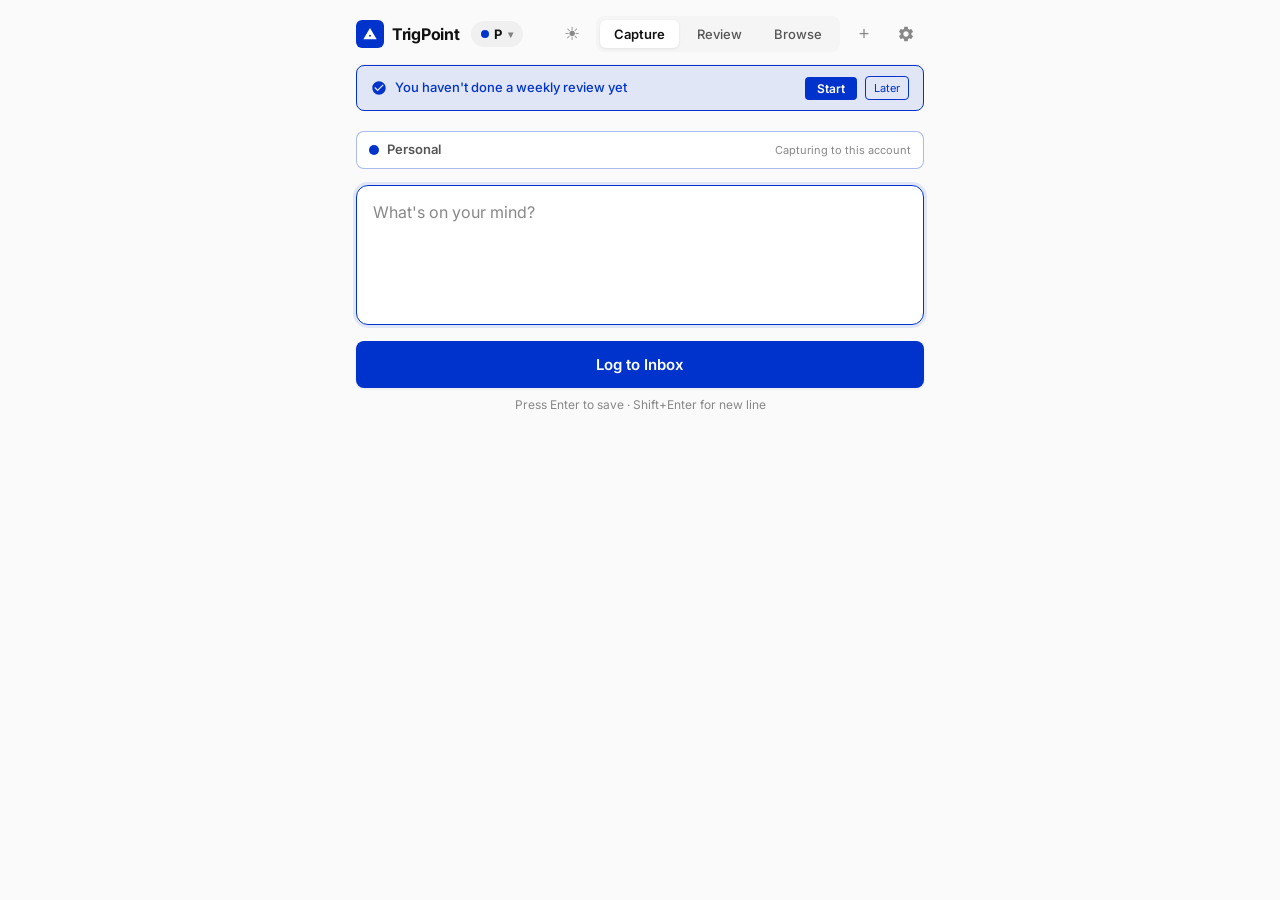
==== commit 5c047ab7: "Add files via upload" ====
--- a/index.html
+++ b/index.html
@@ -45,6 +45,7 @@
         <button data-view="review">Review <span class="badge hidden" id="badge-desk">0</span></button>
         <button data-view="browse">Browse</button>
       </nav>
+      <button class="icon-btn-header widget-launch-btn" id="open-widget" title="Open capture widget">+</button>
       <button class="icon-btn-header" id="settings-btn" title="Settings">
         <svg viewBox="0 0 24 24">
           <path d="M19.14 12.94c.04-.3.06-.61.06-.94 0-.32-.02-.64-.07-.94l2.03-1.58c.18-.14.23-.41.12-.61l-1.92-3.32c-.12-.22-.37-.29-.59-.22l-2.39.96c-.5-.38-1.03-.7-1.62-.94l-.36-2.54c-.04-.24-.24-.41-.48-.41h-3.84c-.24 0-.43.17-.47.41l-.36 2.54c-.59.24-1.13.57-1.62.94l-2.39-.96c-.22-.08-.47 0-.59.22L2.74 8.87c-.12.21-.08.47.12.61l2.03 1.58c-.05.3-.09.63-.09.94s.02.64.07.94l-2.03 1.58c-.18.14-.23.41-.12.61l1.92 3.32c.12.22.37.29.59.22l2.39-.96c.5.38 1.03.7 1.62.94l.36 2.54c.05.24.24.41.48.41h3.84c.24 0 .44-.17.47-.41l.36-2.54c.59-.24 1.13-.56 1.62-.94l2.39.96c.22.08.47 0 .59-.22l1.92-3.32c.12-.22.07-.47-.12-.61l-2.01-1.58zM12 15.6c-1.98 0-3.6-1.62-3.6-3.6s1.62-3.6 3.6-3.6 3.6 1.62 3.6 3.6-1.62 3.6-3.6 3.6z"/>
--- a/css/styles.css
+++ b/css/styles.css
@@ -597,21 +597,174 @@
 }
 .colour-swatch-preview { width: 32px; height: 32px; border-radius: 50%; pointer-events: none; }
 
-/* ═══ URGENT FLAG ═══ */
-.card.urgent { border-left: 3px solid var(--danger); }
-.urgent-section-label {
-  font-size: 11px; font-weight: 700; color: var(--danger);
-  text-transform: uppercase; letter-spacing: 0.08em;
-  padding: 4px 0 8px; display: flex; align-items: center; gap: 6px;
-  border-bottom: 1px solid var(--danger-bg); margin-bottom: 10px;
-}
-.urgent-section-label::before {
-  content: ''; display: inline-block; width: 6px; height: 6px;
-  border-radius: 50%; background: var(--danger); flex: 0 0 auto;
-}
-.action-btn.urgent-btn { transition: all var(--transition); }
-.action-btn.urgent-btn.active { color: var(--danger); background: var(--danger-bg); }
-.action-btn.urgent-btn:hover { color: var(--danger); background: var(--danger-bg); }
+/* ═══ TCT (Three Critical Things) ═══ */
+.card.tct { border-left: 3px solid var(--accent); }
+.tct-badge {
+  display: inline-block; font-size: 10px; font-weight: 700;
+  padding: 1px 6px; border-radius: 4px;
+  background: var(--accent-glow); color: var(--accent);
+}
+.action-btn.tct-btn { transition: all var(--transition); font-size: 14px; }
+.action-btn.tct-btn.active { color: var(--accent); background: var(--accent-glow); }
+.action-btn.tct-btn:hover { color: var(--accent); background: var(--accent-glow); }
+
+.tct-section { margin-bottom: 20px; }
+.tct-section-header {
+  font-size: 12px; font-weight: 700; color: var(--accent);
+  text-transform: uppercase; letter-spacing: 0.06em;
+  padding: 8px 0; display: flex; align-items: center; gap: 6px;
+  border-bottom: 2px solid var(--accent); margin-bottom: 10px;
+}
+.tct-star { font-size: 14px; }
+.tct-count { margin-left: auto; font-family: var(--mono); font-size: 11px; opacity: 0.7; }
+
+/* ═══ AGE BADGES ═══ */
+.age-badge {
+  display: inline-block; font-size: 10px; font-weight: 600;
+  padding: 1px 6px; border-radius: 4px;
+  background: var(--bg-hover); color: var(--text-muted);
+  font-family: var(--mono);
+}
+.age-badge.stale-amber { background: rgba(255,139,0,0.1); color: #FF8B00; }
+.age-badge.stale-red { background: var(--danger-bg); color: var(--danger); }
+
+.card.stale-amber { border-left: 3px solid #FF8B00; }
+.card.stale-red { border-left: 3px solid var(--danger); }
+.card.overdue { border-left: 3px solid var(--danger); }
+
+/* ═══ TYPE BADGES ═══ */
+.type-badge {
+  display: inline-block; font-size: 10px; font-weight: 700;
+  text-transform: uppercase; letter-spacing: 0.03em;
+  padding: 2px 6px; border-radius: 4px; margin-right: 4px;
+}
+
+/* Type buttons (replaces cat-buttons in review) */
+.type-buttons { display: grid; grid-template-columns: repeat(3, 1fr); gap: 6px; margin-bottom: 12px; }
+.type-btn {
+  padding: 7px 4px; font-family: var(--font);
+  font-size: 11px; font-weight: 600; text-transform: uppercase; letter-spacing: 0.02em;
+  border: 1px solid var(--border); background: transparent;
+  border-radius: 6px; cursor: pointer; color: var(--text-muted);
+  transition: all var(--transition); text-align: center; white-space: nowrap; overflow: hidden;
+}
+.type-btn:hover { background: var(--bg-hover); color: var(--text-secondary); }
+.type-btn.selected { border-color: transparent; }
+
+/* ═══ REVIEW BANNER ═══ */
+.review-banner {
+  display: flex; align-items: center; gap: 8px;
+  padding: 10px 14px; margin: 0 0 4px;
+  background: var(--accent-glow); border: 1px solid var(--accent);
+  border-radius: var(--radius); font-size: 13px; color: var(--accent); font-weight: 500;
+}
+.review-banner svg { flex: 0 0 auto; }
+.review-banner-btn {
+  margin-left: auto; padding: 4px 12px; background: var(--accent); color: white;
+  border: none; border-radius: 4px; font-family: var(--font); font-size: 12px; font-weight: 600;
+  cursor: pointer; transition: all var(--transition);
+}
+.review-banner-btn:hover { background: var(--accent-hover); }
+.review-banner-snooze {
+  padding: 4px 8px; background: transparent; border: 1px solid var(--accent);
+  border-radius: 4px; color: var(--accent); font-family: var(--font); font-size: 11px;
+  cursor: pointer; transition: all var(--transition);
+}
+.review-banner-snooze:hover { background: var(--accent); color: white; }
+
+/* ═══ WEEKLY REVIEW ═══ */
+.wr-overview, .wr-summary { text-align: center; padding: 20px 0; }
+.wr-title { font-size: 22px; font-weight: 700; margin-bottom: 4px; }
+.wr-subtitle { font-size: 13px; color: var(--text-muted); margin-bottom: 20px; }
+.wr-stats-row {
+  display: flex; gap: 16px; justify-content: center;
+  margin-bottom: 20px; flex-wrap: wrap;
+}
+.wr-stat { text-align: center; min-width: 60px; }
+.wr-stat-num { font-size: 28px; font-weight: 700; line-height: 1.2; }
+.wr-stat-label { font-size: 10px; color: var(--text-muted); text-transform: uppercase; letter-spacing: 0.05em; }
+.wr-stat-num.wr-danger { color: var(--danger); }
+.wr-stat-num.wr-amber { color: #FF8B00; }
+.wr-stat-num.wr-success { color: var(--success); }
+.wr-stat-num.wr-accent { color: var(--accent); }
+
+.wr-accounts { text-align: left; max-width: 300px; margin: 0 auto 16px; }
+.wr-acc-row {
+  display: flex; align-items: center; gap: 8px;
+  padding: 6px 0; font-size: 13px; border-bottom: 1px solid var(--border-subtle);
+}
+.wr-acc-count { margin-left: auto; font-family: var(--mono); font-size: 12px; color: var(--text-muted); }
+
+/* WR card view */
+.wr-card-view { padding: 0; }
+.wr-progress { height: 4px; background: var(--border); border-radius: 2px; margin-bottom: 4px; overflow: hidden; }
+.wr-progress-bar { height: 100%; background: var(--accent); border-radius: 2px; transition: width 0.3s ease; }
+.wr-progress-label { font-size: 11px; color: var(--text-muted); text-align: right; margin-bottom: 16px; font-family: var(--mono); }
+
+.wr-card {
+  background: var(--bg-surface); border: 1px solid var(--border-subtle);
+  border-radius: var(--radius-lg); padding: 20px; margin-bottom: 16px;
+  box-shadow: var(--shadow-sm);
+}
+.wr-card.overdue { border-left: 4px solid var(--danger); }
+.wr-card.stale-amber { border-left: 4px solid #FF8B00; }
+.wr-card.stale-red { border-left: 4px solid var(--danger); }
+
+.wr-card-header { display: flex; align-items: center; gap: 8px; margin-bottom: 8px; flex-wrap: wrap; }
+.wr-card-account { font-size: 12px; font-weight: 600; color: var(--text-secondary); }
+
+.wr-status { display: block; font-size: 12px; font-weight: 600; margin-bottom: 8px; }
+.wr-status.overdue { color: var(--danger); }
+.wr-status.stale { color: #FF8B00; }
+
+.wr-prompt {
+  font-size: 12px; color: var(--accent); font-style: italic;
+  padding: 6px 10px; background: var(--accent-glow); border-radius: 4px;
+  margin-bottom: 10px;
+}
+
+.wr-card-text {
+  width: 100%; min-height: 60px; font-family: var(--font); font-size: 15px;
+  line-height: 1.6; background: var(--bg); border: 1px solid var(--border);
+  border-radius: var(--radius); padding: 12px; color: var(--text);
+  resize: vertical; outline: none; margin-bottom: 10px;
+}
+.wr-card-text:focus { border-color: var(--accent); box-shadow: 0 0 0 2px var(--accent-glow); }
+
+.wr-type-row {
+  display: flex; align-items: center; gap: 8px; margin-bottom: 4px;
+}
+.wr-type-label { font-size: 11px; font-weight: 600; color: var(--text-muted); text-transform: uppercase; }
+.wr-type-select {
+  padding: 4px 8px; background: var(--bg-surface); border: 1px solid var(--border);
+  border-radius: 4px; font-family: var(--font); font-size: 12px; color: var(--text); outline: none;
+}
+
+.wr-actions {
+  display: grid; grid-template-columns: repeat(3, 1fr); gap: 8px;
+}
+.wr-action-btn {
+  padding: 14px 8px; border: none; border-radius: var(--radius);
+  font-family: var(--font); font-size: 14px; font-weight: 600;
+  cursor: pointer; transition: all var(--transition); text-align: center;
+}
+.wr-keep { background: var(--bg-hover); color: var(--text-secondary); border: 1px solid var(--border); }
+.wr-keep:hover { background: var(--border); }
+.wr-done { background: var(--success-bg); color: var(--success); }
+.wr-done:hover { background: var(--success); color: white; }
+.wr-kill { background: var(--danger-bg); color: var(--danger); }
+.wr-kill:hover { background: var(--danger); color: white; }
+.wr-tct { background: var(--accent-glow); color: var(--accent); grid-column: 1 / -1; }
+.wr-tct:hover { background: var(--accent); color: white; }
+
+.wr-summary-icon { font-size: 48px; margin-bottom: 12px; opacity: 0.5; }
+.wr-summary-total { font-size: 14px; color: var(--text-secondary); margin-top: 16px; }
+.wr-summary-change { color: var(--text-muted); font-size: 12px; }
+
+/* Settings review meta */
+.settings-review-meta { font-size: 11px; color: var(--text-muted); font-family: var(--mono); }
+.subtle-btn.accent { color: var(--accent); border-color: var(--accent); font-weight: 600; }
+.subtle-btn.accent:hover { background: var(--accent-glow); }
 
 /* ═══ DUE DATE ═══ */
 .review-due-row {
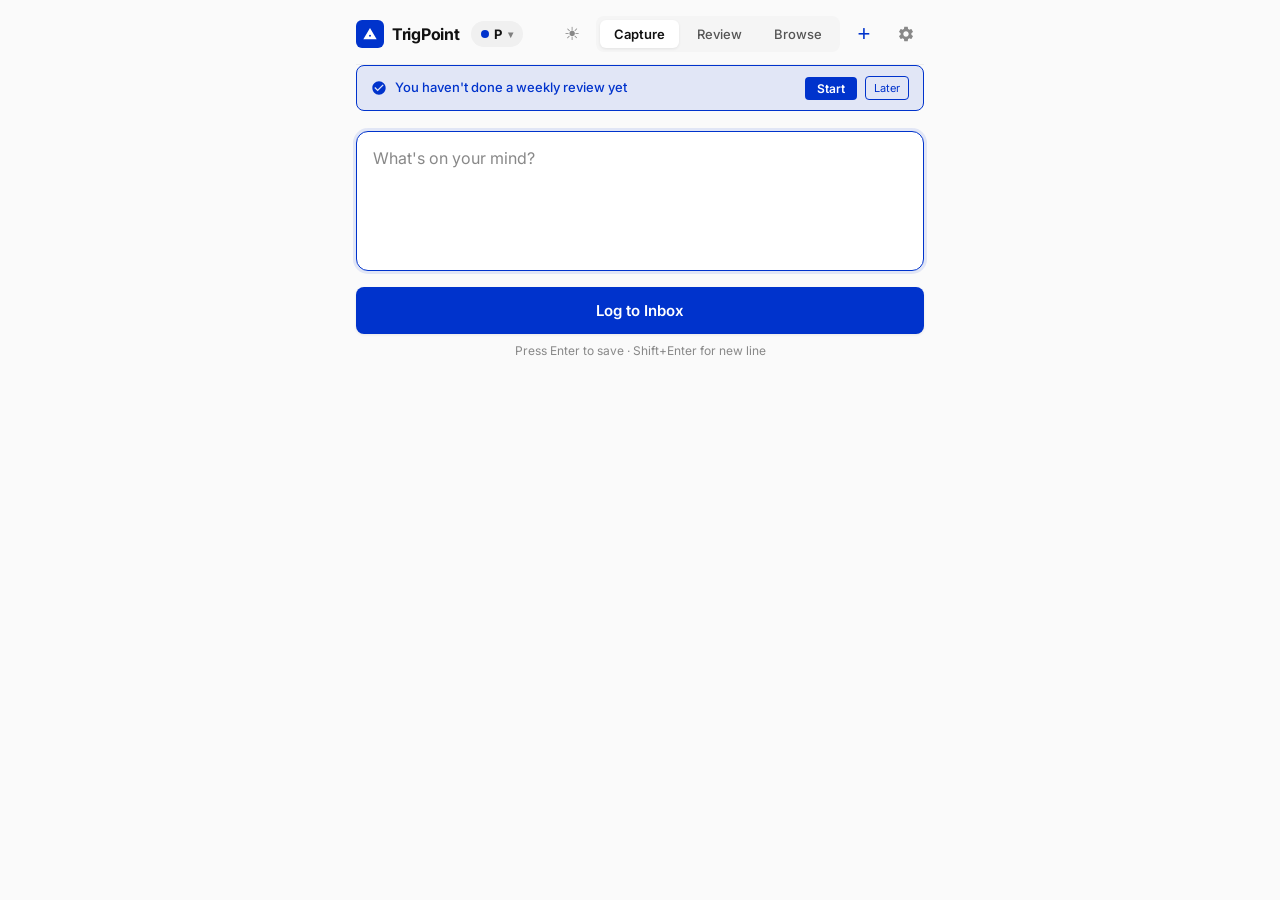
==== commit d4405149: "Add files via upload" ====
--- a/index.html
+++ b/index.html
@@ -65,11 +65,6 @@
   <main>
     <!-- CAPTURE -->
     <section id="view-capture" class="capture-view">
-      <div class="capture-account-indicator" id="capture-account-indicator">
-        <span class="indicator-dot" id="indicator-dot"></span>
-        <span class="indicator-label" id="indicator-label">Personal</span>
-        <span class="indicator-hint">Capturing to this account</span>
-      </div>
       <textarea class="capture-input" id="capture-input" placeholder="What's on your mind?"></textarea>
       <button class="capture-btn" id="capture-btn">Log to Inbox</button>
       <p class="capture-hint">Press Enter to save · Shift+Enter for new line</p>
@@ -80,11 +75,6 @@
       <div class="view-header">
         <h2 class="view-title">Review</h2>
         <span class="view-count" id="review-count">0 items</span>
-      </div>
-      <div class="cross-account-notice hidden" id="cross-account-notice">
-        <svg viewBox="0 0 24 24"><path d="M12 2C6.48 2 2 6.48 2 12s4.48 10 10 10 10-4.48 10-10S17.52 2 12 2zm1 15h-2v-2h2v2zm0-4h-2V7h2v6z"/></svg>
-        <span class="cross-account-text"></span>
-        <span style="margin-left:auto;font-size:11px;opacity:0.7;">Switch →</span>
       </div>
       <div id="review-list"></div>
     </section>
--- a/css/styles.css
+++ b/css/styles.css
@@ -125,6 +125,20 @@
 .icon-btn-header:hover { background: var(--bg-hover); color: var(--text); }
 .icon-btn-header svg { width: 18px; height: 18px; fill: currentColor; }
 
+/* ═══ WIDGET LAUNCH BUTTON ═══ */
+.widget-launch-btn {
+  font-size: 22px !important;
+  font-weight: 300;
+  line-height: 1;
+  color: var(--accent) !important;
+}
+.widget-launch-btn:hover {
+  background: var(--accent-glow) !important;
+  color: var(--accent) !important;
+  transform: scale(1.1);
+}
+.widget-launch-btn:active { transform: scale(0.95); }
+
 /* Desktop Nav */
 nav.desktop-nav {
   display: flex; gap: 4px; background: var(--bg-nav);
@@ -170,7 +184,6 @@
 /* ═══ CAPTURE VIEW ═══ */
 .capture-view { display: flex; flex-direction: column; gap: 16px; }
 
-/* Account indicator strip above capture textarea */
 .capture-account-indicator {
   display: flex; align-items: center; gap: 8px;
   padding: 8px 12px; border-radius: var(--radius);
@@ -218,7 +231,6 @@
 .view-title { font-size: 20px; font-weight: 700; letter-spacing: -0.3px; }
 .view-count { font-size: 13px; color: var(--text-muted); }
 
-/* Cross-account inbox badge */
 .cross-account-notice {
   display: flex; align-items: center; gap: 8px; padding: 8px 12px;
   background: var(--accent-glow); border: 1px solid var(--accent);
@@ -247,7 +259,6 @@
 .card:hover { box-shadow: var(--shadow-md); }
 .card.focused { border-color: var(--accent); box-shadow: 0 0 0 2px var(--accent-glow); }
 
-/* Swipe delete reveal */
 .card-swipe-delete {
   position: absolute; right: 0; top: 0; bottom: 0;
   width: 80px; background: var(--danger);
@@ -276,7 +287,6 @@
 }
 .card-text-header { margin-bottom: 4px; }
 
-/* Review: category buttons with confirm step */
 .cat-buttons { display: grid; grid-template-columns: repeat(3, 1fr); gap: 6px; margin-bottom: 12px; }
 .cat-btn {
   padding: 7px 4px; font-family: var(--font);
@@ -288,7 +298,6 @@
 .cat-btn:hover { background: var(--bg-hover); color: var(--text-secondary); }
 .cat-btn.selected { border-color: transparent; }
 
-/* File confirm button — appears after category selected */
 .file-confirm-row {
   display: none; gap: 8px; margin-bottom: 12px; align-items: center;
 }
@@ -324,7 +333,7 @@
 .action-btn.delete:hover { background: var(--danger-bg); color: var(--danger); }
 .action-btn svg { width: 16px; height: 16px; fill: currentColor; }
 
-/* ═══ BROWSE VIEW (formerly Retrieve) ═══ */
+/* ═══ BROWSE VIEW ═══ */
 .search-bar { display: flex; gap: 8px; margin-bottom: 16px; }
 .search-wrap { flex: 1; position: relative; }
 .search-input {
@@ -376,7 +385,7 @@
 }
 .cat-badge.uncategorised { background: var(--bg-hover); color: var(--text-muted); }
 
-/* ═══ SETTINGS PANEL (gear icon slideout) ═══ */
+/* ═══ SETTINGS PANEL ═══ */
 .settings-panel-overlay {
   position: fixed; inset: 0; background: var(--modal-overlay);
   backdrop-filter: blur(4px); z-index: 450;
@@ -415,7 +424,6 @@
   display: flex; align-items: center; gap: 8px; flex-wrap: wrap;
 }
 
-/* Sync row at top of settings panel */
 .sync-row {
   display: flex; align-items: center; gap: 10px;
   padding: 12px; background: var(--bg-surface); border: 1px solid var(--border);
@@ -639,7 +647,6 @@
   padding: 2px 6px; border-radius: 4px; margin-right: 4px;
 }
 
-/* Type buttons (replaces cat-buttons in review) */
 .type-buttons { display: grid; grid-template-columns: repeat(3, 1fr); gap: 6px; margin-bottom: 12px; }
 .type-btn {
   padding: 7px 4px; font-family: var(--font);
@@ -695,7 +702,6 @@
 }
 .wr-acc-count { margin-left: auto; font-family: var(--mono); font-size: 12px; color: var(--text-muted); }
 
-/* WR card view */
 .wr-card-view { padding: 0; }
 .wr-progress { height: 4px; background: var(--border); border-radius: 2px; margin-bottom: 4px; overflow: hidden; }
 .wr-progress-bar { height: 100%; background: var(--accent); border-radius: 2px; transition: width 0.3s ease; }
@@ -761,7 +767,6 @@
 .wr-summary-total { font-size: 14px; color: var(--text-secondary); margin-top: 16px; }
 .wr-summary-change { color: var(--text-muted); font-size: 12px; }
 
-/* Settings review meta */
 .settings-review-meta { font-size: 11px; color: var(--text-muted); font-family: var(--mono); }
 .subtle-btn.accent { color: var(--accent); border-color: var(--accent); font-weight: 600; }
 .subtle-btn.accent:hover { background: var(--accent-glow); }
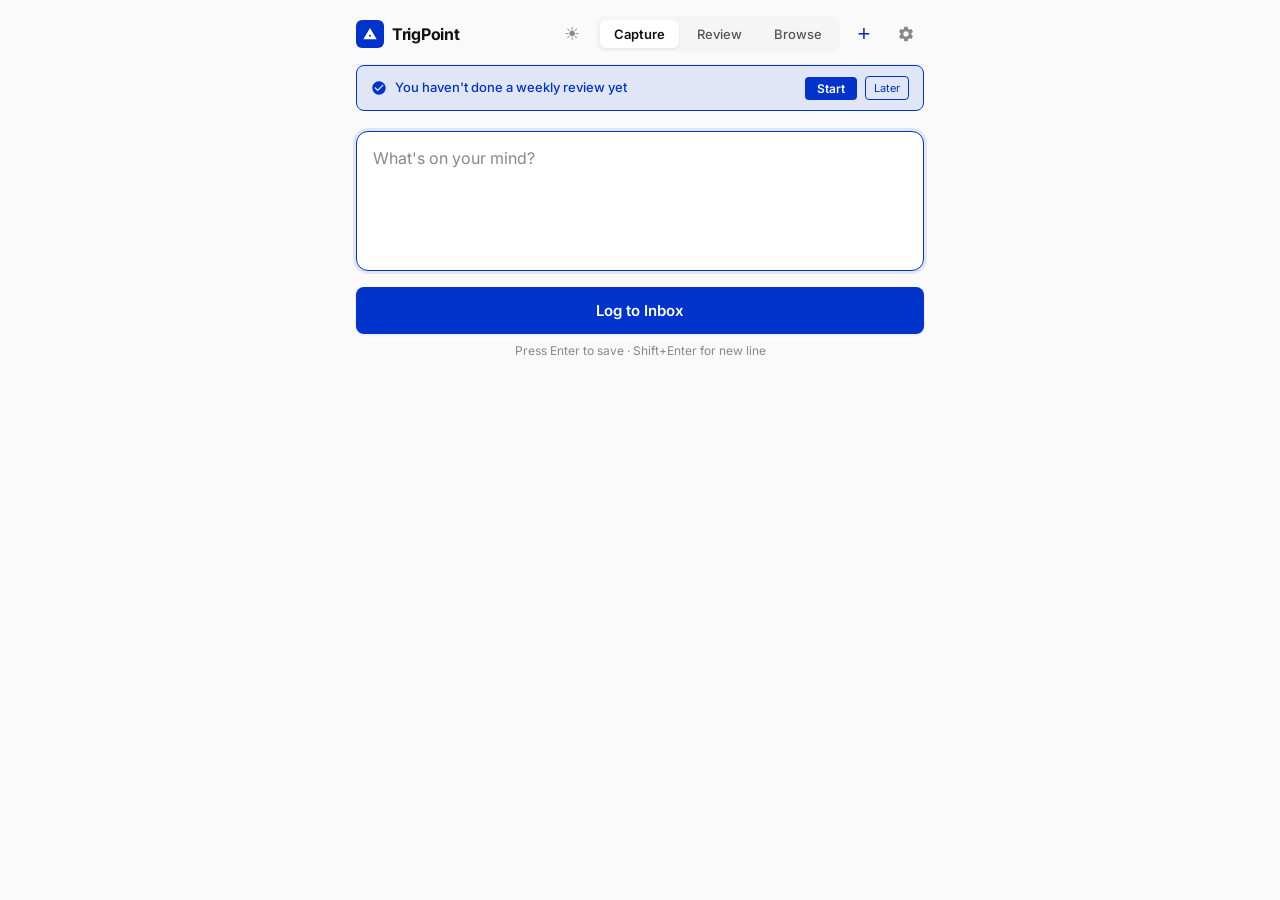
==== commit 8172cad6: "Add files via upload" ====
--- a/index.html
+++ b/index.html
@@ -32,7 +32,7 @@
       <div class="account-selector" id="account-selector">
         <button class="account-btn" id="account-btn">
           <span class="account-dot" id="account-dot"></span>
-          <span class="account-initial" id="account-initial">P</span>
+          <span class="account-name" id="account-name">Personal</span>
           <span class="account-arrow">▾</span>
         </button>
         <div class="account-dropdown" id="account-dropdown"></div>
--- a/css/styles.css
+++ b/css/styles.css
@@ -82,8 +82,7 @@
 }
 .account-btn:hover { background: var(--border); }
 .account-dot { width: 8px; height: 8px; border-radius: 50%; flex: 0 0 auto; }
-.indicator-dot { width: 10px; height: 10px; border-radius: 50%; flex: 0 0 auto; background: #0033CC; }
-.account-initial { font-size: 13px; font-weight: 700; letter-spacing: -0.2px; }
+.account-name { font-size: 13px; font-weight: 700; letter-spacing: -0.2px; max-width: 130px; overflow: hidden; text-overflow: ellipsis; white-space: nowrap; }
 .account-arrow { font-size: 10px; opacity: 0.5; margin-left: 1px; }
 .account-dropdown {
   position: absolute; top: calc(100% + 6px); left: 0; min-width: 200px;
@@ -184,23 +183,6 @@
 /* ═══ CAPTURE VIEW ═══ */
 .capture-view { display: flex; flex-direction: column; gap: 16px; }
 
-.capture-account-indicator {
-  display: flex; align-items: center; gap: 8px;
-  padding: 8px 12px; border-radius: var(--radius);
-  background: var(--bg-surface); border: 1px solid var(--border);
-  font-size: 13px; color: var(--text-secondary);
-  transition: border-color 200ms ease;
-}
-.capture-account-indicator .indicator-dot {
-  width: 10px; height: 10px; border-radius: 50%; flex: 0 0 auto;
-}
-.capture-account-indicator .indicator-label {
-  font-weight: 600; flex: 1;
-}
-.capture-account-indicator .indicator-hint {
-  font-size: 11px; color: var(--text-muted);
-}
-
 .capture-input {
   width: 100%; min-height: 140px; padding: 16px;
   background: var(--bg-surface); border: 1px solid var(--border);
@@ -230,16 +212,6 @@
 }
 .view-title { font-size: 20px; font-weight: 700; letter-spacing: -0.3px; }
 .view-count { font-size: 13px; color: var(--text-muted); }
-
-.cross-account-notice {
-  display: flex; align-items: center; gap: 8px; padding: 8px 12px;
-  background: var(--accent-glow); border: 1px solid var(--accent);
-  border-radius: var(--radius); margin-bottom: 16px;
-  font-size: 12px; color: var(--accent); font-weight: 500;
-  cursor: pointer; transition: background var(--transition);
-}
-.cross-account-notice:hover { background: rgba(0,51,204,0.15); }
-.cross-account-notice svg { width: 14px; height: 14px; fill: currentColor; flex: 0 0 auto; }
 
 .empty-state {
   text-align: center; padding: 60px 20px; color: var(--text-muted);
@@ -302,6 +274,7 @@
   display: none; gap: 8px; margin-bottom: 12px; align-items: center;
 }
 .file-confirm-row.visible { display: flex; }
+.file-confirm-row .file-account-select { flex: 0 1 140px; min-width: 110px; }
 .file-confirm-btn {
   flex: 1; padding: 10px 16px; border: none; border-radius: 6px;
   font-family: var(--font); font-size: 13px; font-weight: 700;
